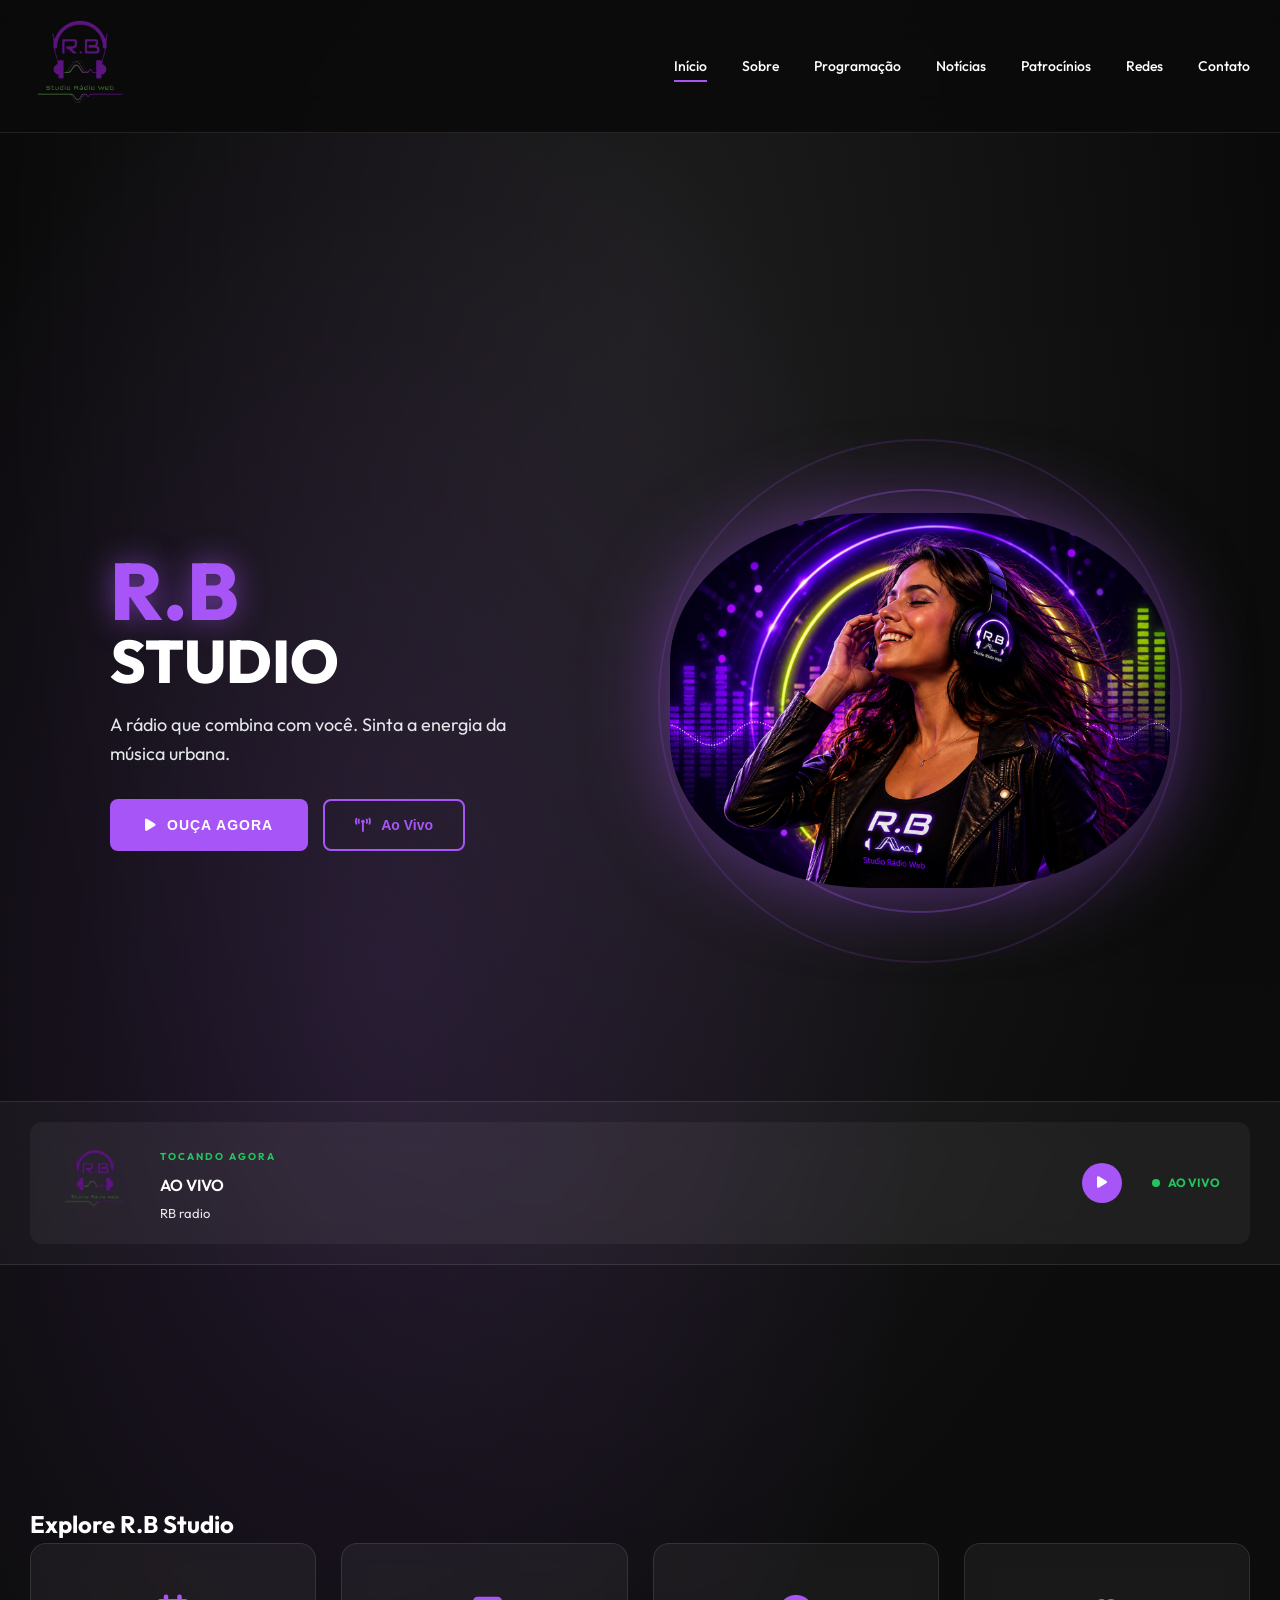
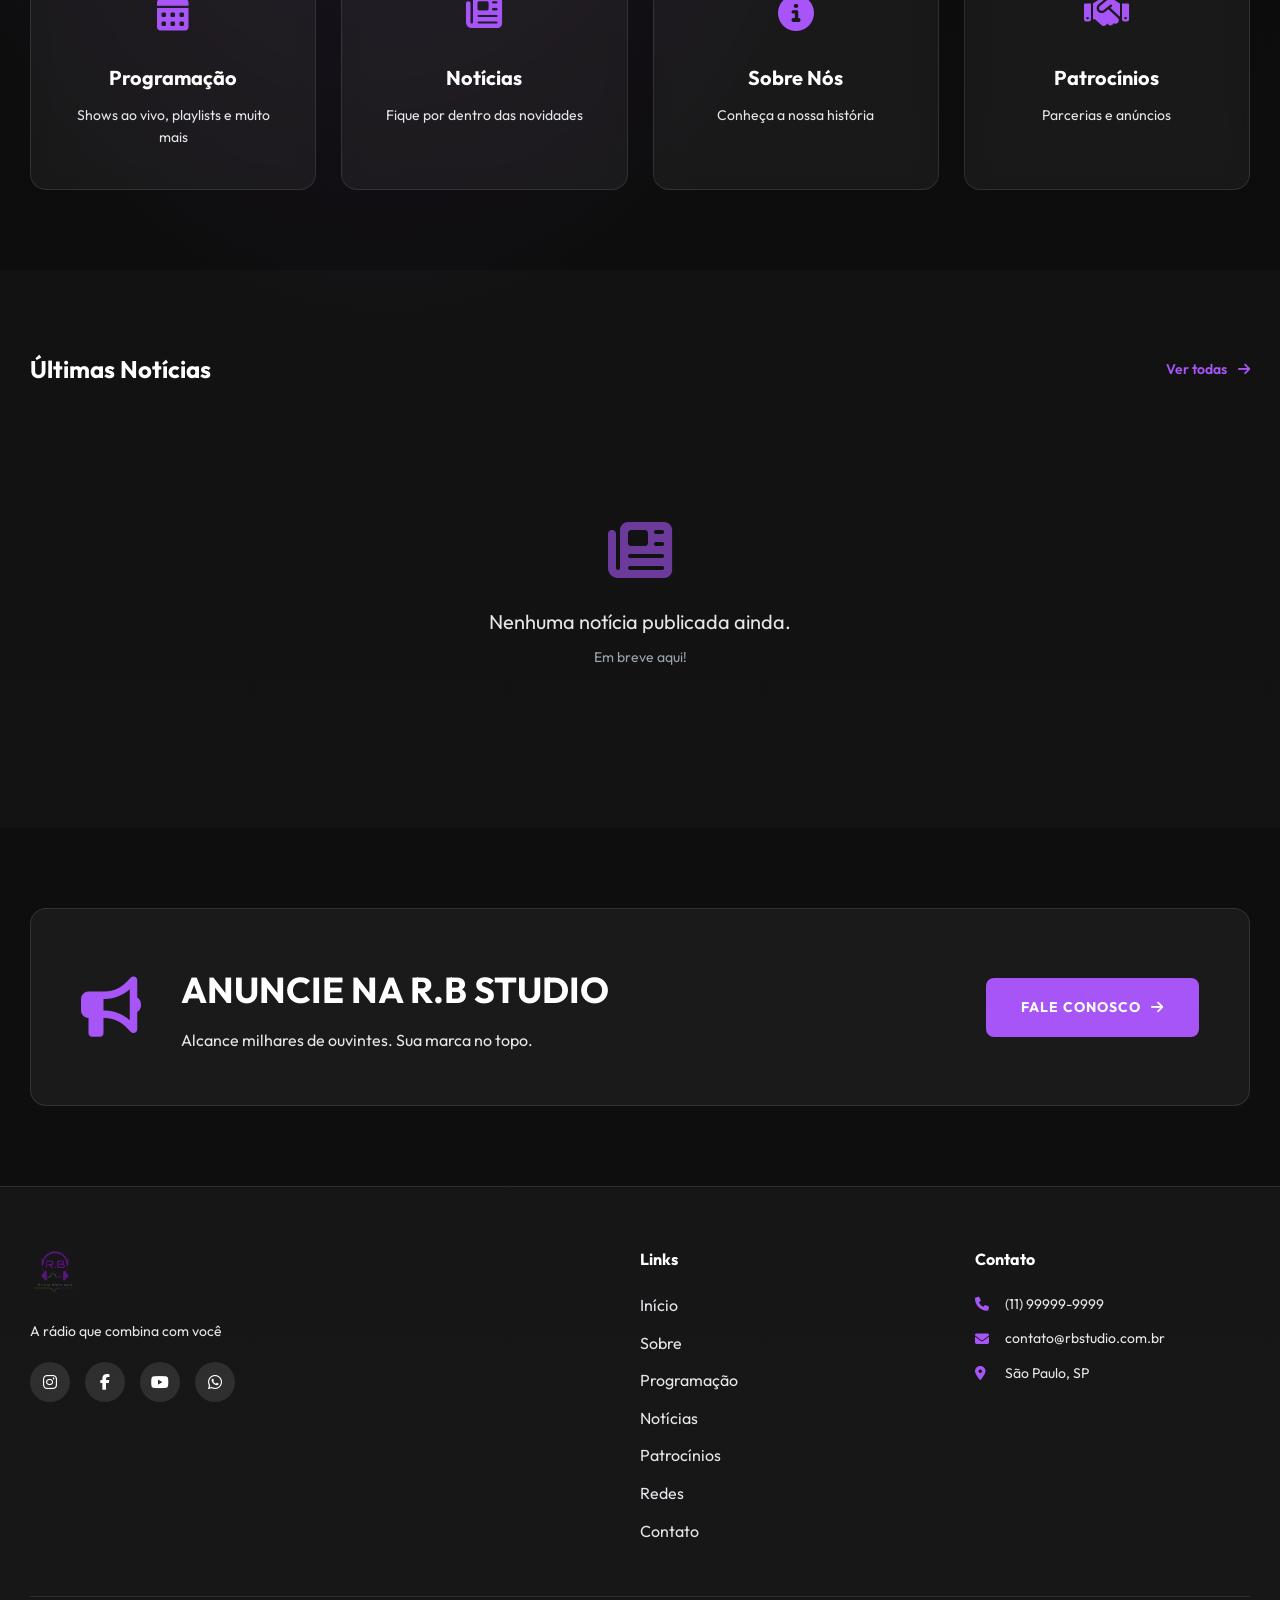
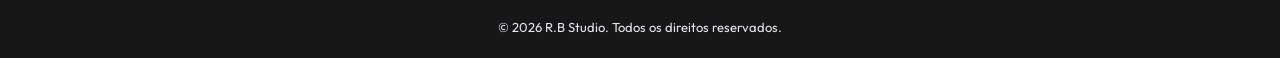
==== index.html @ da9820ba "fix: remove page.css completely from index.html Now index.html uses only home.css for standalone ope" ====
<!doctype html>
<html lang="pt-BR">
  <head>
    <meta charset="UTF-8" />
    <meta name="viewport" content="width=device-width, initial-scale=1.0" />
    <title>R.B Studio - A Rádio que Combina com Você</title>

    <!-- Only home.css - page.css removed due to mobile menu conflict -->
    <link rel="stylesheet" href="css/home.css" />
    <link rel="preconnect" href="https://fonts.googleapis.com" />
    <link rel="preconnect" href="https://fonts.gstatic.com" crossorigin />
    <link
      href="https://fonts.googleapis.com/css2?family=Outfit:wght@300;400;500;600;700;800;900&display=swap"
      rel="stylesheet"
    />
    <link
      rel="stylesheet"
      href="https://cdnjs.cloudflare.com/ajax/libs/font-awesome/6.4.0/css/all.min.css"
    />
  </head>
  <body>
    <!-- Splash Screen -->
    <div class="splash-screen" id="splashScreen">
      <img
        src="assets/LOGOrbSEMFUNDO.png"
        alt="R.B Studio"
        class="splash-logo"
      />
      <p class="splash-text">Carregando...</p>
      <div class="splash-progress">
        <div class="splash-bar" id="splashProgress"></div>
      </div>
    </div>

    <!-- Scroll Progress -->
    <div class="scroll-progress">
      <div class="scroll-bar" id="scrollProgressBar"></div>
    </div>

    <!-- Particles -->
    <div class="particles" id="particles"></div>

    <header class="header" id="header">
      <div class="container">
        <a href="index.html" class="logo"
          ><img src="assets/LOGOrbSEMFUNDO.png" alt="R.B Studio"
        /></a>
        <nav class="main-nav" id="mainNav">
          <a href="index.html" class="active">Início</a>
          <a href="sobre.html">Sobre</a>
          <a href="programacao.html">Programação</a>
          <a href="noticias.html">Notícias</a>
          <a href="patrocinadores.html">Patrocínios</a>
          <a href="redes.html">Redes</a>
          <a href="contato.html">Contato</a>
        </nav>
        <button class="menu-toggle" id="menuToggle">
          <span></span><span></span><span></span>
        </button>
      </div>
    </header>

    <!-- Hero -->
    <section class="hero-section" id="inicio">
      <div class="container">
        <div class="hero-content">
          <div class="hero-text">
            <h1 class="hero-title">
              <span class="title-main">R.B</span>
              <span class="title-sub">STUDIO</span>
            </h1>
            <p class="hero-desc">
              A rádio que combina com você. Sinta a energia da música urbana.
            </p>
            <div class="hero-btns">
              <button class="btn-primary">
                <i class="fas fa-play"></i> Ouça Agora
              </button>
              <button class="btn-secondary">
                <i class="fas fa-broadcast-tower"></i> Ao Vivo
              </button>
            </div>
          </div>
          <div class="hero-image">
            <div class="hero-logo-center">
              <img src="assets/musicLISTENER.png" alt="R.B Studio Logo" />
            </div>
          </div>
        </div>
      </div>
    </section>

    <!-- Player -->
    <section class="player-section">
      <div class="container">
        <div class="player-box">
          <div class="player-logo">
            <img src="assets/LOGOrbSEMFUNDO.png" alt="R.B Studio" />
          </div>
          <div class="player-info">
            <span class="player-label">TOCANDO AGORA</span>
            <h3 class="player-track">AO VIVO</h3>
            <p class="player-artist">RB radio</p>
          </div>

          <div class="player-controls">
            <button class="play-btn"><i class="fas fa-play"></i></button>
          </div>
          <div class="player-live"><span class="live-dot"></span> AO VIVO</div>
        </div>
      </div>
    </section>

    <!-- Audio Visualizer Section -->
    <section class="section visualizer-section">
      <div class="container">
        <div class="visualizer-box">
          <canvas id="mainVisualizer"></canvas>
        </div>
      </div>
    </section>

    <!-- Destaques -->
    <section class="section highlights">
      <div class="container">
        <div class="section-header">
          <h2 class="section-title">
            Explore <span class="title-accent">R.B Studio</span>
          </h2>
        </div>
        <div class="highlights-grid">
          <a href="programacao.html" class="highlight-card">
            <div class="card-icon"><i class="fas fa-calendar-alt"></i></div>
            <h3>Programação</h3>
            <p>Shows ao vivo, playlists e muito mais</p>
          </a>
          <a href="noticias.html" class="highlight-card">
            <div class="card-icon"><i class="fas fa-newspaper"></i></div>
            <h3>Notícias</h3>
            <p>Fique por dentro das novidades</p>
          </a>
          <a href="sobre.html" class="highlight-card">
            <div class="card-icon"><i class="fas fa-info-circle"></i></div>
            <h3>Sobre Nós</h3>
            <p>Conheça a nossa história</p>
          </a>
          <a href="patrocinadores.html" class="highlight-card">
            <div class="card-icon"><i class="fas fa-handshake"></i></div>
            <h3>Patrocínios</h3>
            <p>Parcerias e anúncios</p>
          </a>
        </div>
      </div>
    </section>

    <!-- Últimas Notícias -->
    <section class="section news-preview">
      <div class="container">
        <div class="section-header">
          <h2 class="section-title">
            Últimas <span class="title-accent">Notícias</span>
          </h2>
          <a href="noticias.html" class="view-all"
            >Ver todas <i class="fas fa-arrow-right"></i
          ></a>
        </div>
        <div class="news-grid">
          <div class="news-empty">
            <i class="fas fa-newspaper"></i>
            <p>Nenhuma notícia publicada ainda.</p>
            <span>Em breve aqui!</span>
          </div>
        </div>
      </div>
    </section>

    <!-- Publicidade -->
    <section class="section pub-section">
      <div class="container">
        <div class="pub-box">
          <div class="pub-icon"><i class="fas fa-bullhorn"></i></div>
          <div class="pub-content">
            <h2>ANUNCIE NA R.B STUDIO</h2>
            <p>Alcance milhares de ouvintes. Sua marca no topo.</p>
          </div>
          <a href="contato.html" class="btn-primary"
            >Fale Conosco <i class="fas fa-arrow-right"></i
          ></a>
        </div>
      </div>
    </section>

    <!-- Footer -->
    <footer class="footer">
      <div class="container">
        <div class="footer-grid">
          <div class="footer-brand">
            <img src="assets/LOGOrbSEMFUNDO.png" alt="R.B Studio" />
            <p>A rádio que combina com você</p>
            <div class="footer-social">
              <a href="#"><i class="fab fa-instagram"></i></a>
              <a href="#"><i class="fab fa-facebook-f"></i></a>
              <a href="#"><i class="fab fa-youtube"></i></a>
              <a href="#"><i class="fab fa-whatsapp"></i></a>
            </div>
          </div>
          <div class="footer-links">
            <h4>Links</h4>
            <a href="index.html">Início</a>
            <a href="sobre.html">Sobre</a>
            <a href="programacao.html">Programação</a>
            <a href="noticias.html">Notícias</a>
            <a href="patrocinadores.html">Patrocínios</a>
            <a href="redes.html">Redes</a>
            <a href="contato.html">Contato</a>
          </div>
          <div class="footer-contact">
            <h4>Contato</h4>
            <p><i class="fas fa-phone"></i> (11) 99999-9999</p>
            <p><i class="fas fa-envelope"></i> contato@rbstudio.com.br</p>
            <p><i class="fas fa-map-marker-alt"></i> São Paulo, SP</p>
          </div>
        </div>
        <div class="footer-bottom">
          <p>&copy; 2026 R.B Studio. Todos os direitos reservados.</p>
        </div>
      </div>
    </footer>

    <script src="js/main.js"></script>
  </body>
</html>
---- css/home.css ----
/* ========================================
   R.B STUDIO - Home CSS
   ======================================== */

/* ========== BASE STYLES ========== */
:root {
    --purple-neon: #a855f7;
    --purple-dark: #7c3aed;
    --purple-light: #c084fc;
    --green-neon: #22c55e;
    --green-light: #4ade80;
    --yellow-neon: #facc15;
    --yellow-light: #fde047;
    --white: #ffffff;
    --black: #0a0a0a;
    --gray-100: #f3f4f6;
    --gray-200: #e5e7eb;
    --gray-800: #1f2937;
    --glow-purple: 0 0 20px rgba(168, 85, 247, 0.5);
    --glow-green: 0 0 20px rgba(34, 197, 94, 0.5);
    --glow-yellow: 0 0 20px rgba(250, 204, 21, 0.5);
    --glass-bg: rgba(255, 255, 255, 0.05);
    --glass-border: rgba(255, 255, 255, 0.1);
}

* { margin: 0; padding: 0; box-sizing: border-box; }

html { scroll-behavior: smooth; }

html { background: radial-gradient(ellipse 100% 80% at 50% 10%, rgba(255, 255, 255, 0.08) 0%, transparent 50%), radial-gradient(ellipse 90% 60% at 30% 30%, rgba(168, 85, 247, 0.15) 0%, transparent 50%), linear-gradient(180deg, #0a0a0a 0%, #0f0f0f 100%); }

body {
    font-family: 'Outfit', sans-serif;
    color: var(--white);
    overflow-x: hidden;
    line-height: 1.6;
    min-height: 100vh;
    background: transparent;
}

/* ========== CONTAINER ========== */
.container {
    max-width: 1400px;
    margin: 0 auto;
    padding: 0 30px;
}

/* ========== HEADER (moved from page.css) ========== */
.header {
  position: fixed;
  top: 0;
  left: 0;
  width: 100%;
  z-index: 1000;
  padding: 12px 0;
  background: rgba(10, 10, 10, 0.9);
  backdrop-filter: blur(20px);
  border-bottom: 1px solid rgba(255, 255, 255, 0.1);
}
.header .container {
  display: flex;
  align-items: center;
  justify-content: space-between;
}
.logo img {
  height: 100px !important;
}
.main-nav {
  display: flex;
  gap: 35px;
}
.main-nav a {
  color: #fff;
  text-decoration: none;
  font-size: 14px;
  font-weight: 500;
  position: relative;
  transition: color 0.3s;
}
.main-nav a::after {
  content: "";
  position: absolute;
  bottom: -5px;
  left: 0;
  width: 0;
  height: 2px;
  background: #a855f7;
  transition: width 0.3s;
}
.main-nav a:hover::after,
.main-nav a.active::after {
  width: 100%;
}
.menu-toggle {
  display: none;
  flex-direction: column;
  gap: 5px;
  background: none;
  border: none;
  cursor: pointer;
}
.menu-toggle span {
  width: 25px;
  height: 2px;
  background: #fff;
  transition: all 0.3s;
}
.menu-toggle.active span:nth-child(1) {
  transform: rotate(45deg) translate(5px, 5px);
}
.menu-toggle.active span:nth-child(2) {
  opacity: 0;
}
.menu-toggle.active span:nth-child(3) {
  transform: rotate(-45deg) translate(5px, -5px);
}

@media (max-width: 768px) {
  .menu-toggle {
    display: flex;
    position: fixed;
    top: 18px;
    right: 20px;
    z-index: 1001;
    padding: 10px;
  }
  .main-nav {
    position: fixed;
    top: 0;
    left: 0;
    width: 100%;
    height: 100vh;
    background: rgba(10, 10, 10, 0.98);
    backdrop-filter: blur(20px);
    -webkit-backdrop-filter: blur(20px);
    flex-direction: column;
    justify-content: center;
    padding: 60px 20px 20px;
    gap: 0;
    text-align: center;
    transform: translateY(-100%);
    opacity: 0;
    visibility: hidden;
    transition: all 0.35s cubic-bezier(0.4, 0, 0.2, 1);
    z-index: 999;
  }
  .main-nav.active {
    transform: translateY(0);
    opacity: 1;
    visibility: visible;
  }
  .main-nav a {
    font-size: 24px;
    padding: 16px 0;
    border-bottom: 1px solid rgba(255,255,255,0.05);
  }
  .logo img {
    height: 70px !important;
  }
}

@media (max-width: 480px) {
  .logo img {
    height: 55px !important;
  }
}

/* ========== BUTTONS ========== */
.btn-primary {
    display: inline-flex;
    align-items: center;
    gap: 10px;
    padding: 18px 35px;
    background: var(--purple-neon);
    color: var(--white);
    font-size: 14px;
    font-weight: 700;
    text-transform: uppercase;
    letter-spacing: 1px;
    border: none;
    border-radius: 8px;
    cursor: pointer;
    text-decoration: none;
    transition: all 0.3s ease;
}

.btn-primary:hover {
    transform: translateY(-3px);
    box-shadow: var(--glow-purple);
}

.btn-secondary {
    display: inline-flex;
    align-items: center;
    gap: 10px;
    padding: 15px 30px;
    background: transparent;
    border: 2px solid var(--purple-neon);
    color: var(--purple-neon);
    font-size: 14px;
    font-weight: 600;
    border-radius: 8px;
    cursor: pointer;
    text-decoration: none;
    transition: all 0.3s ease;
}

.btn-secondary:hover {
    background: var(--purple-neon);
    color: var(--white);
}

/* ========== SPLASH SCREEN ========== */
.splash-screen {
  position: fixed;
  inset: 0;
  background: #0a0a0a;
  display: flex;
  flex-direction: column;
  align-items: center;
  justify-content: center;
  text-align: center;
  z-index: 9999;
  transition: opacity 0.5s;
}

.splash-screen.hidden {
  opacity: 0;
  pointer-events: none;
}
.splash-logo {
  width: 160px;
  margin-bottom: 30px;
  filter: drop-shadow(0 0 20px rgba(168, 85, 247, 0.6));
}
.splash-text {
  font-size: 14px;
  color: #fff;
  letter-spacing: 2px;
  margin-bottom: 20px;
  opacity: 0.8;
}
.splash-progress {
  width: 180px;
  height: 3px;
  background: rgba(255, 255, 255, 0.1);
  border-radius: 3px;
  overflow: hidden;
}
.splash-bar {
  height: 100%;
  background: #a855f7;
  width: 0%;
  box-shadow: 0 0 10px #a855f7;
  transition: width 0.2s;
}

/* ========== SCROLL PROGRESS ========== */
.scroll-progress {
  position: fixed;
  top: 0;
  left: 0;
  width: 100%;
  height: 3px;
  background: transparent;
  z-index: 1000;
}
.scroll-bar {
  height: 100%;
  background: linear-gradient(90deg, #a855f7, #c084fc);
  width: 0%;
  box-shadow: 0 0 10px #a855f7;
  transition: width 0.1s;
}

/* ========== HEADER ========== */
/* Header styles moved to page.css */
.sound-wave {
  display: flex;
  align-items: flex-end;
  gap: 3px;
  height: 30px;
  margin-left: 8px;
}
.sound-wave span {
  width: 4px;
  background: #a855f7;
  border-radius: 2px;
  animation: equalizer 0.5s infinite ease-in-out alternate;
  box-shadow: 0 0 8px #a855f7;
}
.sound-wave span:nth-child(1) { animation-delay: 0s; height: 12px; }
.sound-wave span:nth-child(2) { animation-delay: 0.1s; height: 20px; }
.sound-wave span:nth-child(3) { animation-delay: 0.2s; height: 28px; }
.sound-wave span:nth-child(4) { animation-delay: 0.1s; height: 18px; }
.sound-wave span:nth-child(5) { animation-delay: 0.05s; height: 10px; }

@keyframes equalizer {
  0% { height: 8px; opacity: 0.6; }
  100% { height: 28px; opacity: 1; }
}

/* Hero Logo Center */
.hero-logo-center {
  position: relative;
  display: flex;
  justify-content: center;
  align-items: center;
}

.hero-logo-center img {
  width: 100%;
  max-width: 500px;
  border-radius: 40%;
  height: auto;
  filter: drop-shadow(0 0 40px rgba(168, 85, 247, 0.5));
  animation: logoFloat 2s ease-in-out infinite;
}

@keyframes logoFloat {
  0%, 100% { transform: translateY(0); }
  50% { transform: translateY(-15px); }
}

@media (max-width: 768px) {
  .hero-logo-center img {
    max-width: 450px;
  }
}

/* Nav and menu styles moved to page.css */

/* ========== HERO ========== */

.hero-image {
  position: relative;
  display: flex;
  justify-content: center;
  align-items: center;
}

.hero-image::before {
  content: "";
  position: absolute;
  width: 420px;
  height: 420px;
  border-radius: 50%;
  border: 2px solid rgba(168, 85, 247, 0.3);
  animation: pulseWave 0.5s infinite;
}

.hero-image::after {
  content: "";
  position: absolute;
  width: 520px;
  height: 520px;
  border-radius: 50%;
  border: 2px solid rgba(168, 85, 247, 0.15);
  animation: pulseWave 1s infinite 0.8s;
}

/* Mobile: reduce pseudo-element sizes to prevent overflow */
@media (max-width: 576px) {
  .hero-image::before {
    width: 280px;
    height: 280px;
  }
  .hero-image::after {
    width: 340px;
    height: 340px;
  }
}

@keyframes pulseWave {
  0% {
    transform: scale(0.8);
    opacity: 0.8;
  }

  100% {
    transform: scale(1.2);
    opacity: 0;
  }
}

.image-container {
  width: 380px;
  height: 380px;
  border-radius: 50%;
  overflow: hidden;
  position: relative;
  z-index: 1;
}

/* Mobile: reduce image container size to prevent overflow */
@media (max-width: 576px) {
  .image-container {
    width: 280px;
    height: 280px;
  }
}

.image-container img {
  width: 100%;
  height: 100%;
  object-fit: cover;
  display: block;
}

.hero-section {
  min-height: 100vh;
  display: flex;
  align-items: center;
  padding-top: 100px;
}

.hero-content {
  display: grid;
  grid-template-columns: 1fr 1fr;
  gap: 60px;
  align-items: center;
}

.hero-title {
  font-size: 80px;
  font-weight: 800;
  line-height: 1;
  margin-bottom: 20px;
}
.title-main {
  color: #a855f7;
  text-shadow: 0 0 30px rgba(168, 85, 247, 0.6);
  display: block;
}
.title-sub {
  color: #fff;
  display: block;
  font-size: 60px;
}

.hero-desc {
  font-size: 18px;
  color: #e5e7eb;
  margin-bottom: 30px;
  max-width: 450px;
}

.hero-btns {
  display: flex;
  gap: 15px;
}


@media (max-width: 1024px) {
  .hero-content {
    grid-template-columns: 1fr;
    text-align: center;
  }
  .hero-title {
    font-size: 56px;
  }
  .title-sub {
    font-size: 42px;
  }
  .hero-desc {
    margin: 0 auto 30px;
  }
  .hero-btns {
    justify-content: center;
  }
}

@media (max-width: 768px) {
  .hero-title {
    font-size: 42px;
  }
  .title-sub {
    font-size: 32px;
  }
  .hero-btns {
    flex-direction: column;
  }
}

/* ========== PLAYER ========== */
.player-section {
  padding: 20px 0;
  background: rgba(255, 255, 255, 0.03);
  border-top: 1px solid rgba(255, 255, 255, 0.1);
  border-bottom: 1px solid rgba(255, 255, 255, 0.1);
}

.player-box {
  display: flex;
  align-items: center;
  gap: 30px;
  background: rgba(255, 255, 255, 0.05);
  padding: 20px 30px;
  border-radius: 12px;
  backdrop-filter: blur(10px);
}

.player-logo img {
  height: 70px;
}

.player-info {
  flex: 1;
}
.player-label {
  font-size: 10px;
  color: #22c55e;
  font-weight: 700;
  letter-spacing: 2px;
}
.player-track {
  font-size: 16px;
  font-weight: 600;
  margin: 5px 0;
}
.player-artist {
  font-size: 13px;
  color: #e5e7eb;
}

.player-controls {
  display: flex;
  gap: 10px;
}
.player-controls button {
  width: 40px;
  height: 40px;
  background: rgba(255, 255, 255, 0.1);
  border: none;
  border-radius: 50%;
  color: #fff;
  cursor: pointer;
  transition: all 0.3s;
}
.player-controls button:hover {
  background: #a855f7;
}
.play-btn {
  background: #a855f7 !important;
  width: 50px;
  height: 50px;
}

.player-wave {
  display: flex;
  gap: 3px;
  align-items: center;
  height: 30px;
}
.player-wave span {
  width: 4px;
  height: 20px;
  background: #a855f7;
  border-radius: 2px;
  animation: wave 0.5s infinite alternate;
}
.player-wave span:nth-child(2) {
  animation-delay: 0.1s;
}
.player-wave span:nth-child(3) {
  animation-delay: 0.2s;
}
.player-wave span:nth-child(4) {
  animation-delay: 0.3s;
}
.player-wave span:nth-child(5) {
  animation-delay: 0.4s;
}
.player-wave span:nth-child(6) {
  animation-delay: 0.5s;
}
.player-wave span:nth-child(7) {
  animation-delay: 0.6s;
}
.player-wave span:nth-child(8) {
  animation-delay: 0.7s;
}

@keyframes wave {
  from {
    height: 10px;
  }
  to {
    height: 25px;
  }
}

/* Player wave when paused */
.player-wave:not(.active) span {
  animation: none !important;
  height: 10px !important;
  opacity: 0.3;
}

.player-live {
  display: flex;
  align-items: center;
  gap: 8px;
  font-size: 12px;
  font-weight: 700;
  color: #22c55e;
}
.live-dot {
  width: 8px;
  height: 8px;
  background: #22c55e;
  border-radius: 50%;
  animation: pulse 1s infinite;
}
@keyframes pulse {
  0%,
  100% {
    opacity: 1;
  }
  50% {
    opacity: 0.5;
  }
}

@media (max-width: 768px) {
  .player-box {
    flex-wrap: wrap;
    justify-content: center;
  }
  .audio-visualizer {
    order: -1;
    width: 100%;
    height: 60px;
  }
}

/* ========================================
   AUDIO VISUALIZER PREMIUM
   ======================================== */
.audio-visualizer {
  position: relative;
  width: 180px;
  height: 50px;
  display: flex;
  align-items: flex-end;
  justify-content: center;
  gap: 2px;
}

.audio-visualizer canvas {
  width: 100%;
  height: 100%;
  background: transparent !important;
}

/* Overlay points luminosos */
.audio-visualizer::before {
  content: '';
  position: absolute;
  inset: 0;
  background:
    radial-gradient(circle at 20% 50%, rgba(57, 255, 20, 0.15) 0%, transparent 30%),
    radial-gradient(circle at 50% 30%, rgba(255, 212, 0, 0.1) 0%, transparent 25%),
    radial-gradient(circle at 80% 60%, rgba(168, 85, 247, 0.12) 0%, transparent 30%);
  pointer-events: none;
  z-index: 1;
}

/* Efeito de brilho geral */
.audio-visualizer::after {
  content: '';
  position: absolute;
  inset: -10px;
  background: radial-gradient(ellipse at center, rgba(168, 85, 247, 0.08) 0%, transparent 70%);
  pointer-events: none;
  filter: blur(8px);
}

/* Responsivo */
@media (max-width: 576px) {
  .audio-visualizer {
    width: 100%;
    height: 45px;
  }
}

/* ========== HIGHLIGHTS ========== */
.highlights {
  padding: 80px 0;
}

.highlights-grid {
  display: grid;
  grid-template-columns: repeat(4, 1fr);
  gap: 25px;
}

.highlight-card {
  background: rgba(255, 255, 255, 0.05);
  border: 1px solid rgba(255, 255, 255, 0.1);
  border-radius: 16px;
  padding: 40px 30px;
  text-align: center;
  text-decoration: none;
  color: #fff;
  transition: all 0.3s;
  backdrop-filter: blur(10px);
}
.highlight-card:hover {
  transform: translateY(-8px);
  border-color: #a855f7;
  box-shadow: 0 0 30px rgba(168, 85, 247, 0.3);
}
.card-icon {
  font-size: 36px;
  color: #a855f7;
  margin-bottom: 20px;
}
.highlight-card h3 {
  font-size: 20px;
  margin-bottom: 10px;
}
.highlight-card p {
  font-size: 14px;
  color: #e5e7eb;
}

@media (max-width: 1024px) {
  .highlights-grid {
    grid-template-columns: repeat(2, 1fr);
  }
}
@media (max-width: 480px) {
  .highlights-grid {
    grid-template-columns: 1fr;
  }
}

/* ========== NEWS PREVIEW ========== */
.news-preview {
  padding: 80px 0;
  background: rgba(255, 255, 255, 0.02);
}

.news-preview .section-header {
  display: flex;
  justify-content: space-between;
  align-items: center;
  margin-bottom: 50px;
}

.view-all {
  color: #a855f7;
  text-decoration: none;
  font-size: 14px;
  font-weight: 600;
}
.view-all i {
  margin-left: 8px;
  transition: transform 0.3s;
}
.view-all:hover i {
  transform: translateX(5px);
}

.news-grid {
  display: grid;
  grid-template-columns: repeat(3, 1fr);
  gap: 30px;
}

.news-card {
  background: rgba(255, 255, 255, 0.05);
  border: 1px solid rgba(255, 255, 255, 0.1);
  border-radius: 16px;
  overflow: hidden;
  transition: all 0.3s;
}
.news-card:hover {
  transform: translateY(-8px);
  box-shadow: 0 0 30px rgba(168, 85, 247, 0.3);
}

.news-img {
  position: relative;
  height: 200px;
  overflow: hidden;
}
.news-img img {
  width: 100%;
  height: 100%;
  object-fit: cover;
  transition: transform 0.5s;
}
.news-card:hover .news-img img {
  transform: scale(1.1);
}
.news-badge {
  position: absolute;
  top: 15px;
  left: 15px;
  padding: 5px 12px;
  background: #a855f7;
  border-radius: 20px;
  font-size: 11px;
  font-weight: 700;
  text-transform: uppercase;
}

.news-content {
  padding: 20px;
}
.news-date {
  font-size: 12px;
  color: #e5e7eb;
}
.news-content h3 {
  font-size: 18px;
  margin: 8px 0;
}
.news-content p {
  font-size: 14px;
  color: #e5e7eb;
  margin-bottom: 15px;
}
.news-link {
  color: #a855f7;
  text-decoration: none;
  font-size: 13px;
  font-weight: 600;
}
.news-link i {
  margin-left: 8px;
  transition: transform 0.3s;
}
.news-card:hover .news-link i {
  transform: translateX(5px);
}

/* Empty State */
.news-empty {
  grid-column: 1 / -1;
  display: flex;
  flex-direction: column;
  align-items: center;
  justify-content: center;
  padding: 80px 20px;
  text-align: center;
}

.news-empty i {
  font-size: 64px;
  color: #a855f7;
  margin-bottom: 24px;
  opacity: 0.6;
}

.news-empty p {
  font-size: 20px;
  color: #e5e7eb;
  margin-bottom: 8px;
}

.news-empty span {
  font-size: 14px;
  color: #9ca3af;
}

@media (max-width: 1024px) {
  .news-grid {
    grid-template-columns: 1fr;
  }
}

/* ========== APP SECTION ========== */
.app-section {
  padding: 80px 0;
}

.app-box {
  display: flex;
  align-items: center;
  justify-content: space-between;
  background: linear-gradient(
    135deg,
    rgba(168, 85, 247, 0.2),
    rgba(124, 58, 237, 0.1)
  );
  border: 1px solid rgba(168, 85, 247, 0.3);
  border-radius: 20px;
  padding: 60px;
}

.app-content h2 {
  font-size: 42px;
  margin-bottom: 15px;
}
.app-content p {
  font-size: 18px;
  color: #e5e7eb;
  margin-bottom: 30px;
}

.app-buttons {
  display: flex;
  gap: 15px;
}
.app-buttons button {
  display: flex;
  align-items: center;
  gap: 10px;
  padding: 15px 25px;
  background: #fff;
  color: #000;
  border: none;
  border-radius: 8px;
  font-size: 14px;
  font-weight: 600;
  cursor: pointer;
  transition: all 0.3s;
}
.app-buttons button:hover {
  transform: translateY(-3px);
  box-shadow: 0 10px 30px rgba(0, 0, 0, 0.3);
}

.app-image img {
  width: 250px;
  border-radius: 20px;
}

@media (max-width: 768px) {
  .app-box {
    flex-direction: column;
    text-align: center;
    gap: 40px;
  }
  .app-buttons {
    justify-content: center;
  }
}

/* ========== PUBLICIDADE ========== */
.pub-section {
  padding: 80px 0;
}

.pub-box {
  display: flex;
  align-items: center;
  gap: 40px;
  background: rgba(255, 255, 255, 0.05);
  border: 1px solid rgba(255, 255, 255, 0.1);
  border-radius: 16px;
  padding: 50px;
}

.pub-icon {
  font-size: 60px;
  color: #a855f7;
}
.pub-content {
  flex: 1;
}
.pub-content h2 {
  font-size: 36px;
  margin-bottom: 10px;
}
.pub-content p {
  font-size: 16px;
  color: #e5e7eb;
}

@media (max-width: 768px) {
  .pub-box {
    flex-direction: column;
    text-align: center;
  }
}

/* ========== FOOTER ========== */
.footer {
  padding: 60px 0 20px;
  background: rgba(255, 255, 255, 0.03);
  border-top: 1px solid rgba(255, 255, 255, 0.1);
}

.footer-grid {
  display: grid;
  grid-template-columns: 2fr 1fr 1fr;
  gap: 60px;
  margin-bottom: 40px;
}

.footer-brand img {
  height: 50px;
  margin-bottom: 15px;
}
.footer-brand p {
  color: #e5e7eb;
  font-size: 14px;
  margin-bottom: 20px;
}

.footer-social {
  display: flex;
  gap: 15px;
}
.footer-social a {
  width: 40px;
  height: 40px;
  display: flex;
  align-items: center;
  justify-content: center;
  background: rgba(255, 255, 255, 0.1);
  border-radius: 50%;
  color: #fff;
  text-decoration: none;
  transition: all 0.3s;
}
.footer-social a:hover {
  background: #a855f7;
  transform: translateY(-3px);
}

.footer-links h4,
.footer-contact h4 {
  margin-bottom: 20px;
}
.footer-links a {
  display: block;
  color: #e5e7eb;
  text-decoration: none;
  margin-bottom: 12px;
  transition: color 0.3s;
}
.footer-links a:hover {
  color: #a855f7;
}

.footer-contact p {
  display: flex;
  align-items: center;
  gap: 10px;
  color: #e5e7eb;
  margin-bottom: 12px;
  font-size: 14px;
}
.footer-contact i {
  color: #a855f7;
  width: 20px;
}

.footer-bottom {
  text-align: center;
  padding-top: 20px;
  border-top: 1px solid rgba(255, 255, 255, 0.1);
}
.footer-bottom p {
  font-size: 13px;
  color: #e5e7eb;
}

@media (max-width: 768px) {
  .footer-grid {
    grid-template-columns: 1fr;
    text-align: center;
  }
  .footer-social {
    justify-content: center;
  }
  .footer-contact p {
    justify-content: center;
  }
}

/* ========== VISUALIZER SECTION ========== */
.visualizer-section {
  padding: 40px 0;
  background: transparent;
}

.visualizer-box {
  width: 100%;
  height: 80px;
  display: flex;
  align-items: center;
  justify-content: center;
}

.visualizer-box canvas {
  width: 100%;
  height: 100%;
  background: transparent !important;
}

@media (max-width: 576px) {
  .visualizer-box {
    height: 60px;
  }
}
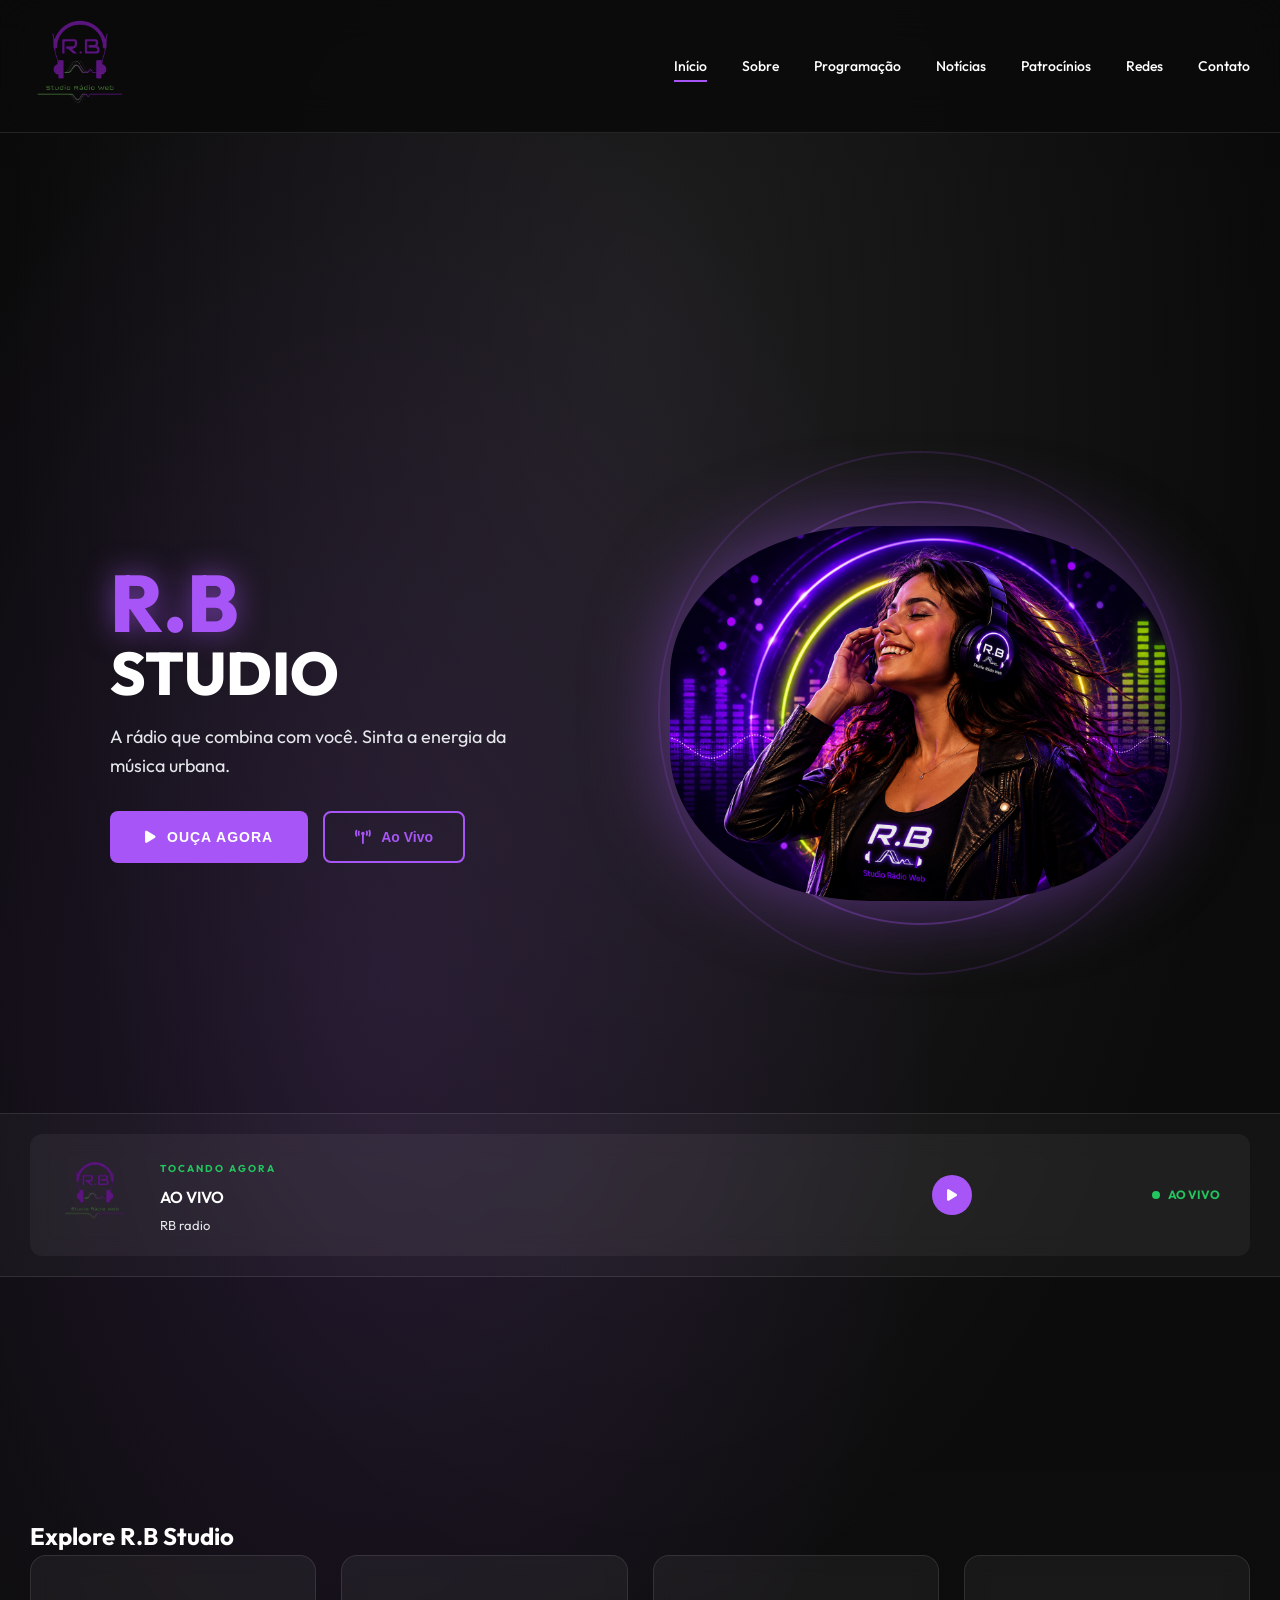
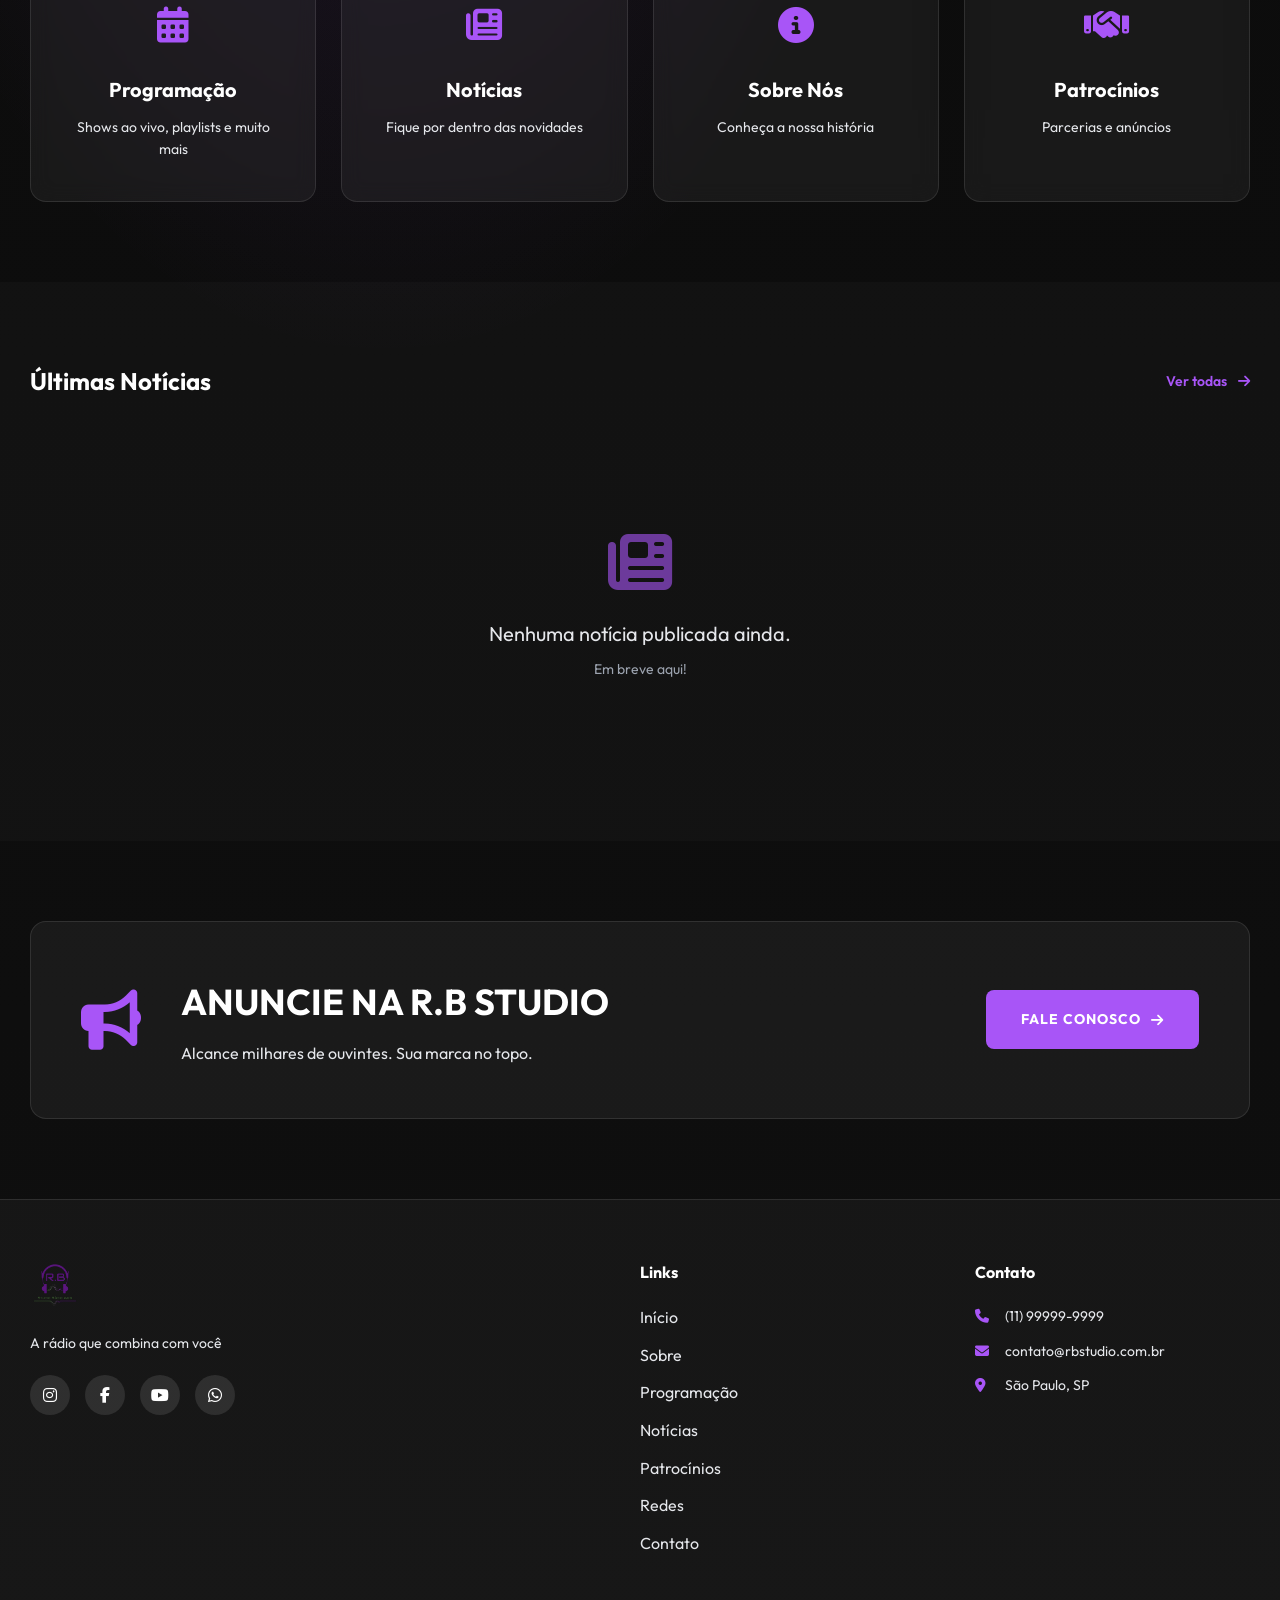
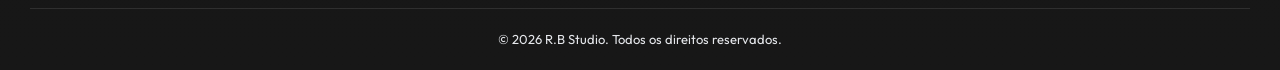
==== commit 7b8298f6: "feat: add mini visualizer to player - Add mini visualizer canvas to player controls - Create lightwe" ====
--- a/index.html
+++ b/index.html
@@ -106,6 +106,9 @@
           <div class="player-controls">
             <button class="play-btn"><i class="fas fa-play"></i></button>
           </div>
+          <div class="mini-visualizer">
+            <canvas id="playerVisualizer"></canvas>
+          </div>
           <div class="player-live"><span class="live-dot"></span> AO VIVO</div>
         </div>
       </div>
--- a/css/home.css
+++ b/css/home.css
@@ -546,6 +546,29 @@
   height: 50px;
 }
 
+/* ========== MINI VISUALIZER (Player) ========== */
+.mini-visualizer {
+  width: 120px;
+  height: 32px;
+  display: flex;
+  align-items: center;
+  justify-content: center;
+  gap: 2px;
+}
+
+.mini-visualizer canvas {
+  width: 100%;
+  height: 100%;
+  background: transparent;
+}
+
+@media (max-width: 576px) {
+  .mini-visualizer {
+    width: 80px;
+    height: 24px;
+  }
+}
+
 .player-wave {
   display: flex;
   gap: 3px;
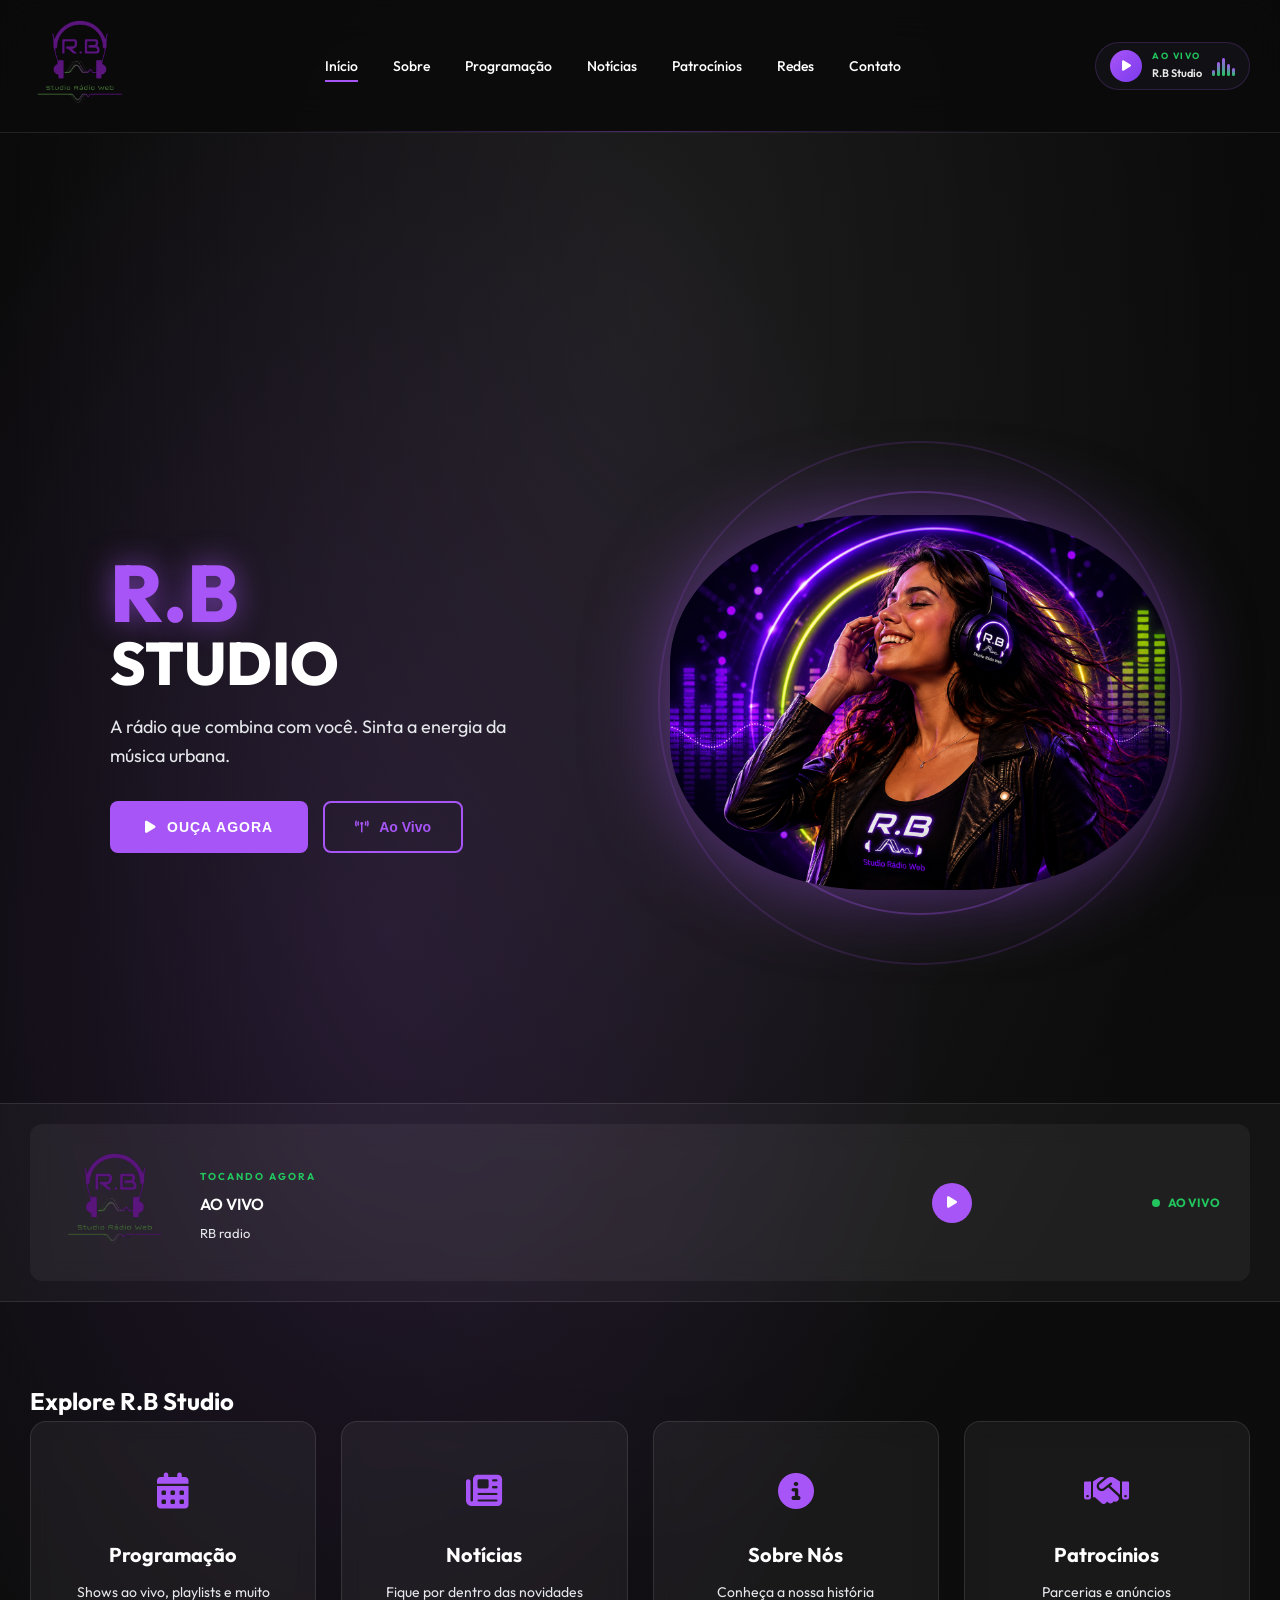
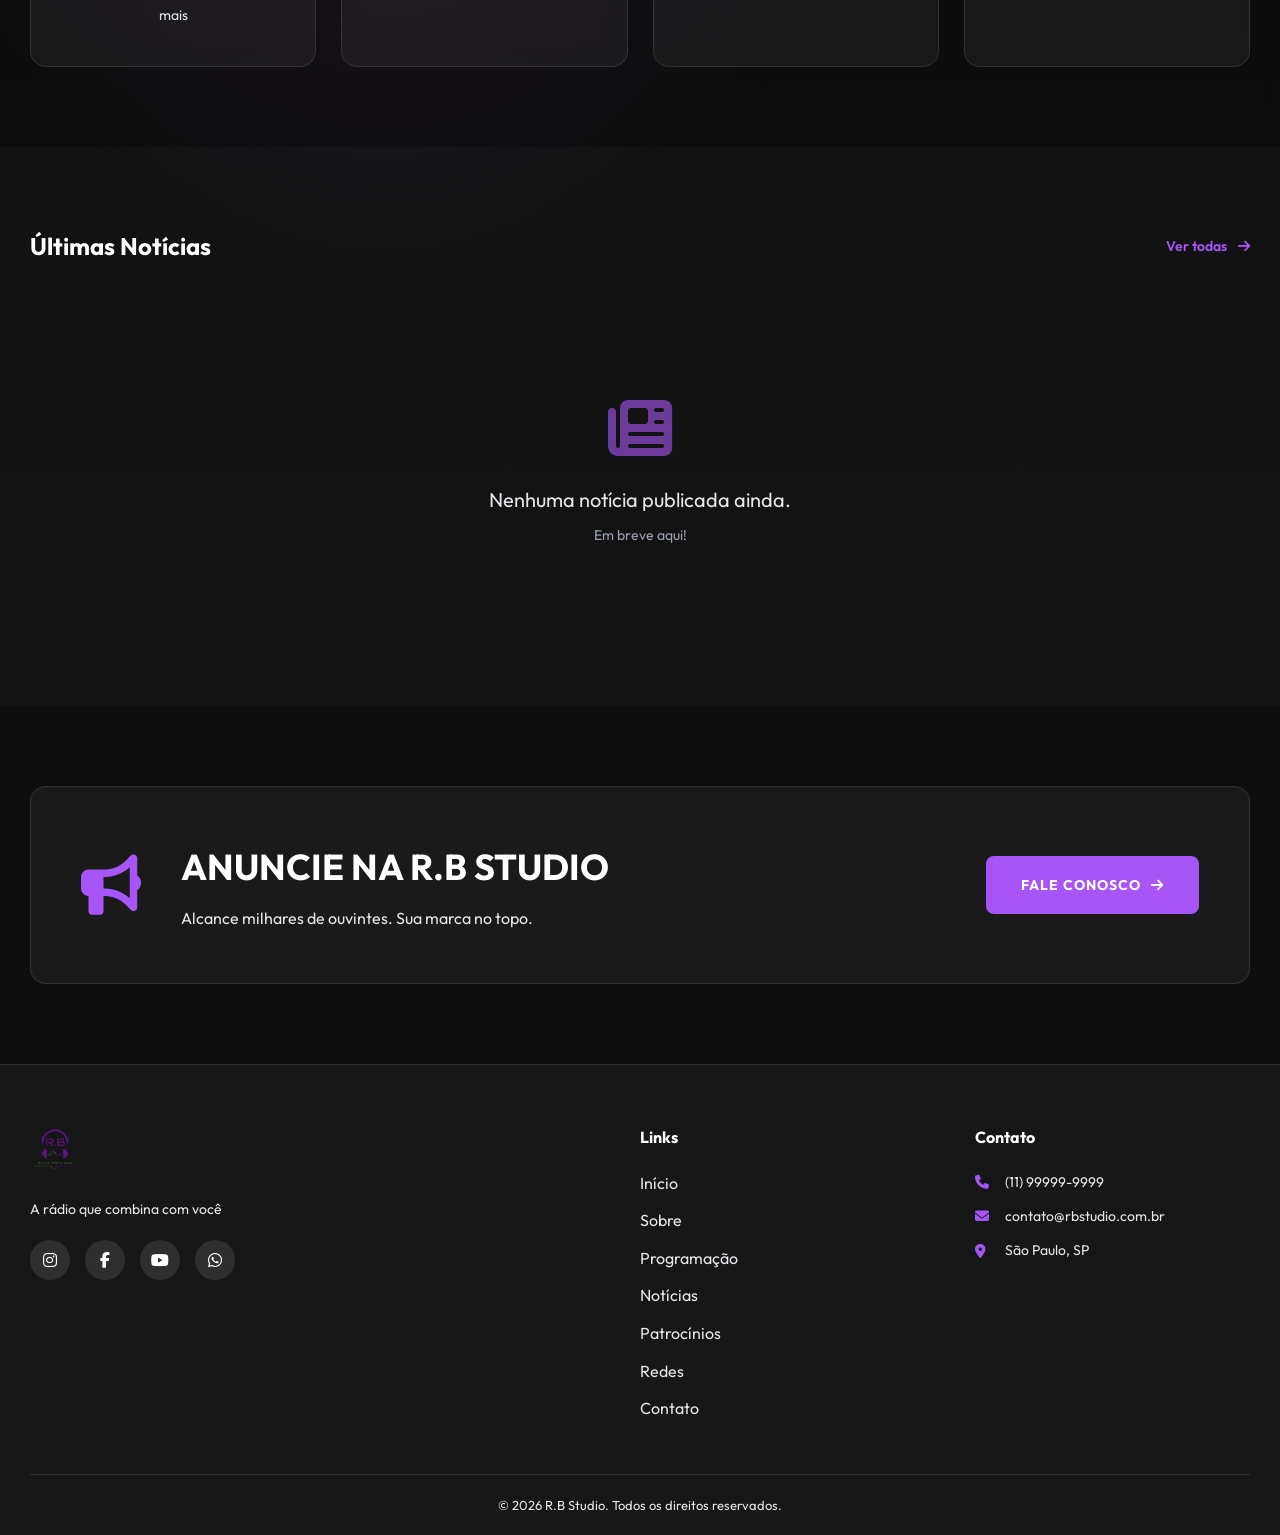
==== commit c76a8124: "feat: add persistent player, header equalizer, mobile fixes - Global audio system persists across pa" ====
--- a/index.html
+++ b/index.html
@@ -57,6 +57,18 @@
         <button class="menu-toggle" id="menuToggle">
           <span></span><span></span><span></span>
         </button>
+        <div class="header-player">
+          <button class="header-play-btn" id="headerPlayBtn">
+            <i class="fas fa-play"></i>
+          </button>
+          <div class="header-player-info">
+            <span class="header-player-status">AO VIVO</span>
+            <span class="header-player-track">R.B Studio</span>
+          </div>
+          <div class="header-equalizer">
+            <span></span><span></span><span></span><span></span><span></span>
+          </div>
+        </div>
       </div>
     </header>
 
@@ -114,15 +126,6 @@
       </div>
     </section>
 
-    <!-- Audio Visualizer Section -->
-    <section class="section visualizer-section">
-      <div class="container">
-        <div class="visualizer-box">
-          <canvas id="mainVisualizer"></canvas>
-        </div>
-      </div>
-    </section>
-
     <!-- Destaques -->
     <section class="section highlights">
       <div class="container">
@@ -230,6 +233,8 @@
       </div>
     </footer>
 
+    <button class="back-to-top" id="backToTop"><i class="fas fa-arrow-up"></i></button>
+
     <script src="js/main.js"></script>
   </body>
 </html>
--- a/css/home.css
+++ b/css/home.css
@@ -4,45 +4,64 @@
 
 /* ========== BASE STYLES ========== */
 :root {
-    --purple-neon: #a855f7;
-    --purple-dark: #7c3aed;
-    --purple-light: #c084fc;
-    --green-neon: #22c55e;
-    --green-light: #4ade80;
-    --yellow-neon: #facc15;
-    --yellow-light: #fde047;
-    --white: #ffffff;
-    --black: #0a0a0a;
-    --gray-100: #f3f4f6;
-    --gray-200: #e5e7eb;
-    --gray-800: #1f2937;
-    --glow-purple: 0 0 20px rgba(168, 85, 247, 0.5);
-    --glow-green: 0 0 20px rgba(34, 197, 94, 0.5);
-    --glow-yellow: 0 0 20px rgba(250, 204, 21, 0.5);
-    --glass-bg: rgba(255, 255, 255, 0.05);
-    --glass-border: rgba(255, 255, 255, 0.1);
-}
-
-* { margin: 0; padding: 0; box-sizing: border-box; }
-
-html { scroll-behavior: smooth; }
-
-html { background: radial-gradient(ellipse 100% 80% at 50% 10%, rgba(255, 255, 255, 0.08) 0%, transparent 50%), radial-gradient(ellipse 90% 60% at 30% 30%, rgba(168, 85, 247, 0.15) 0%, transparent 50%), linear-gradient(180deg, #0a0a0a 0%, #0f0f0f 100%); }
+  --purple-neon: #a855f7;
+  --purple-dark: #7c3aed;
+  --purple-light: #c084fc;
+  --green-neon: #22c55e;
+  --green-light: #4ade80;
+  --yellow-neon: #facc15;
+  --yellow-light: #fde047;
+  --white: #ffffff;
+  --black: #0a0a0a;
+  --gray-100: #f3f4f6;
+  --gray-200: #e5e7eb;
+  --gray-800: #1f2937;
+  --glow-purple: 0 0 20px rgba(168, 85, 247, 0.5);
+  --glow-green: 0 0 20px rgba(34, 197, 94, 0.5);
+  --glow-yellow: 0 0 20px rgba(250, 204, 21, 0.5);
+  --glass-bg: rgba(255, 255, 255, 0.05);
+  --glass-border: rgba(255, 255, 255, 0.1);
+}
+
+* {
+  margin: 0;
+  padding: 0;
+  box-sizing: border-box;
+}
+
+html {
+  scroll-behavior: smooth;
+}
+
+html {
+  background:
+    radial-gradient(
+      ellipse 100% 80% at 50% 10%,
+      rgba(255, 255, 255, 0.08) 0%,
+      transparent 50%
+    ),
+    radial-gradient(
+      ellipse 90% 60% at 30% 30%,
+      rgba(168, 85, 247, 0.15) 0%,
+      transparent 50%
+    ),
+    linear-gradient(180deg, #0a0a0a 0%, #0f0f0f 100%);
+}
 
 body {
-    font-family: 'Outfit', sans-serif;
-    color: var(--white);
-    overflow-x: hidden;
-    line-height: 1.6;
-    min-height: 100vh;
-    background: transparent;
+  font-family: "Outfit", sans-serif;
+  color: var(--white);
+  overflow-x: hidden;
+  line-height: 1.6;
+  min-height: 100vh;
+  background: transparent;
 }
 
 /* ========== CONTAINER ========== */
 .container {
-    max-width: 1400px;
-    margin: 0 auto;
-    padding: 0 30px;
+  max-width: 1400px;
+  margin: 0 auto;
+  padding: 0 30px;
 }
 
 /* ========== HEADER (moved from page.css) ========== */
@@ -57,10 +76,118 @@
   backdrop-filter: blur(20px);
   border-bottom: 1px solid rgba(255, 255, 255, 0.1);
 }
+
+/* Subtle breathing glow */
+.header::after {
+  content: "";
+  position: absolute;
+  bottom: 0;
+  left: 50%;
+  transform: translateX(-50%);
+  width: 60%;
+  height: 1px;
+  background: linear-gradient(
+    90deg,
+    transparent,
+    rgba(168, 85, 247, 0.4),
+    transparent
+  );
+  animation: headerGlow 4s ease-in-out infinite;
+  pointer-events: none;
+}
+
+@keyframes headerGlow {
+  0%,
+  100% {
+    opacity: 0.3;
+    width: 50%;
+  }
+  50% {
+    opacity: 0.7;
+    width: 70%;
+  }
+}
 .header .container {
   display: flex;
   align-items: center;
   justify-content: space-between;
+}
+
+/* ========== HEADER PLAYER ========== */
+.header-player {
+  display: flex;
+  align-items: center;
+  gap: 10px;
+  background: rgba(20, 20, 25, 0.8);
+  padding: 6px 14px;
+  border-radius: 50px;
+  border: 1px solid rgba(168, 85, 247, 0.2);
+}
+
+.header-play-btn {
+  width: 32px;
+  height: 32px;
+  border-radius: 50%;
+  background: linear-gradient(135deg, #a855f7, #7c3aed);
+  border: none;
+  color: #fff;
+  font-size: 12px;
+  cursor: pointer;
+  display: flex;
+  align-items: center;
+  justify-content: center;
+  transition: background 0.2s;
+}
+
+.header-play-btn:hover {
+  background: linear-gradient(135deg, #c084fc, #a855f7);
+}
+
+.header-play-btn .fa-pause { font-size: 11px; }
+
+.header-player-info {
+  display: flex;
+  flex-direction: column;
+  gap: 2px;
+}
+
+.header-player-status {
+  font-size: 9px;
+  font-weight: 700;
+  color: #22c55e;
+  letter-spacing: 1.5px;
+}
+
+.header-player-track {
+  font-size: 11px;
+  font-weight: 600;
+  color: #fff;
+  opacity: 0.9;
+}
+
+.header-equalizer {
+  display: flex;
+  align-items: flex-end;
+  gap: 2px;
+  height: 20px;
+}
+
+.header-equalizer span {
+  width: 3px;
+  border-radius: 2px;
+  background: linear-gradient(to top, #22c55e, #a855f7);
+  animation: eq 0.4s infinite ease-in-out alternate;
+}
+
+.header-equalizer span:nth-child(1) { animation-delay: 0s; height: 6px; }
+.header-equalizer span:nth-child(2) { animation-delay: 0.1s; height: 14px; }
+.header-equalizer span:nth-child(3) { animation-delay: 0.2s; height: 18px; }
+.header-equalizer span:nth-child(4) { animation-delay: 0.1s; height: 12px; }
+.header-equalizer span:nth-child(5) { animation-delay: 0.05s; height: 8px; }
+
+@keyframes eq {
+  0% { height: 4px; opacity: 0.7; }
+  100% { height: 18px; opacity: 1; }
 }
 .logo img {
   height: 100px !important;
@@ -152,10 +279,13 @@
   .main-nav a {
     font-size: 24px;
     padding: 16px 0;
-    border-bottom: 1px solid rgba(255,255,255,0.05);
+    border-bottom: 1px solid rgba(255, 255, 255, 0.05);
   }
   .logo img {
     height: 70px !important;
+  }
+  .header-player {
+    display: none;
   }
 }
 
@@ -167,47 +297,84 @@
 
 /* ========== BUTTONS ========== */
 .btn-primary {
-    display: inline-flex;
-    align-items: center;
-    gap: 10px;
-    padding: 18px 35px;
-    background: var(--purple-neon);
-    color: var(--white);
-    font-size: 14px;
-    font-weight: 700;
-    text-transform: uppercase;
-    letter-spacing: 1px;
-    border: none;
-    border-radius: 8px;
-    cursor: pointer;
-    text-decoration: none;
-    transition: all 0.3s ease;
+  display: inline-flex;
+  align-items: center;
+  gap: 10px;
+  padding: 18px 35px;
+  background: var(--purple-neon);
+  color: var(--white);
+  font-size: 14px;
+  font-weight: 700;
+  text-transform: uppercase;
+  letter-spacing: 1px;
+  border: none;
+  border-radius: 8px;
+  cursor: pointer;
+  text-decoration: none;
+  transition: all 0.3s ease;
 }
 
 .btn-primary:hover {
-    transform: translateY(-3px);
-    box-shadow: var(--glow-purple);
+  transform: translateY(-3px);
+  box-shadow: var(--glow-purple);
 }
 
 .btn-secondary {
-    display: inline-flex;
-    align-items: center;
-    gap: 10px;
-    padding: 15px 30px;
-    background: transparent;
-    border: 2px solid var(--purple-neon);
-    color: var(--purple-neon);
-    font-size: 14px;
-    font-weight: 600;
-    border-radius: 8px;
-    cursor: pointer;
-    text-decoration: none;
-    transition: all 0.3s ease;
+  display: inline-flex;
+  align-items: center;
+  gap: 10px;
+  padding: 15px 30px;
+  background: transparent;
+  border: 2px solid var(--purple-neon);
+  color: var(--purple-neon);
+  font-size: 14px;
+  font-weight: 600;
+  border-radius: 8px;
+  cursor: pointer;
+  text-decoration: none;
+  transition: all 0.3s ease;
 }
 
 .btn-secondary:hover {
-    background: var(--purple-neon);
-    color: var(--white);
+  background: var(--purple-neon);
+  color: var(--white);
+  box-shadow: 0 0 20px rgba(168, 85, 247, 0.4);
+}
+
+.btn-secondary i {
+  font-size: 12px;
+}
+
+/* ========== BACK TO TOP ========== */
+.back-to-top {
+  position: fixed;
+  bottom: 30px;
+  right: 30px;
+  width: 45px;
+  height: 45px;
+  background: linear-gradient(135deg, #a855f7, #7c3aed);
+  color: #fff;
+  border: none;
+  border-radius: 50%;
+  font-size: 16px;
+  cursor: pointer;
+  display: flex;
+  align-items: center;
+  justify-content: center;
+  opacity: 0;
+  visibility: hidden;
+  transition: all 0.3s;
+  z-index: 999;
+}
+
+.back-to-top.visible {
+  opacity: 1;
+  visibility: visible;
+}
+
+.back-to-top:hover {
+  transform: translateY(-3px);
+  box-shadow: 0 0 20px rgba(168, 85, 247, 0.6);
 }
 
 /* ========== SPLASH SCREEN ========== */
@@ -273,34 +440,7 @@
   transition: width 0.1s;
 }
 
-/* ========== HEADER ========== */
-/* Header styles moved to page.css */
-.sound-wave {
-  display: flex;
-  align-items: flex-end;
-  gap: 3px;
-  height: 30px;
-  margin-left: 8px;
-}
-.sound-wave span {
-  width: 4px;
-  background: #a855f7;
-  border-radius: 2px;
-  animation: equalizer 0.5s infinite ease-in-out alternate;
-  box-shadow: 0 0 8px #a855f7;
-}
-.sound-wave span:nth-child(1) { animation-delay: 0s; height: 12px; }
-.sound-wave span:nth-child(2) { animation-delay: 0.1s; height: 20px; }
-.sound-wave span:nth-child(3) { animation-delay: 0.2s; height: 28px; }
-.sound-wave span:nth-child(4) { animation-delay: 0.1s; height: 18px; }
-.sound-wave span:nth-child(5) { animation-delay: 0.05s; height: 10px; }
-
-@keyframes equalizer {
-  0% { height: 8px; opacity: 0.6; }
-  100% { height: 28px; opacity: 1; }
-}
-
-/* Hero Logo Center */
+/* ========== HERO LOGO CENTER */
 .hero-logo-center {
   position: relative;
   display: flex;
@@ -318,8 +458,13 @@
 }
 
 @keyframes logoFloat {
-  0%, 100% { transform: translateY(0); }
-  50% { transform: translateY(-15px); }
+  0%,
+  100% {
+    transform: translateY(0);
+  }
+  50% {
+    transform: translateY(-15px);
+  }
 }
 
 @media (max-width: 768px) {
@@ -450,7 +595,6 @@
   gap: 15px;
 }
 
-
 @media (max-width: 1024px) {
   .hero-content {
     grid-template-columns: 1fr;
@@ -479,6 +623,13 @@
   }
   .hero-btns {
     flex-direction: column;
+    gap: 12px;
+  }
+  .hero-btns .btn-primary,
+  .hero-btns .btn-secondary {
+    width: 100%;
+    padding: 14px 24px;
+    font-size: 15px;
   }
 }
 
@@ -501,7 +652,7 @@
 }
 
 .player-logo img {
-  height: 70px;
+  height: 110px;
 }
 
 .player-info {
@@ -569,57 +720,6 @@
   }
 }
 
-.player-wave {
-  display: flex;
-  gap: 3px;
-  align-items: center;
-  height: 30px;
-}
-.player-wave span {
-  width: 4px;
-  height: 20px;
-  background: #a855f7;
-  border-radius: 2px;
-  animation: wave 0.5s infinite alternate;
-}
-.player-wave span:nth-child(2) {
-  animation-delay: 0.1s;
-}
-.player-wave span:nth-child(3) {
-  animation-delay: 0.2s;
-}
-.player-wave span:nth-child(4) {
-  animation-delay: 0.3s;
-}
-.player-wave span:nth-child(5) {
-  animation-delay: 0.4s;
-}
-.player-wave span:nth-child(6) {
-  animation-delay: 0.5s;
-}
-.player-wave span:nth-child(7) {
-  animation-delay: 0.6s;
-}
-.player-wave span:nth-child(8) {
-  animation-delay: 0.7s;
-}
-
-@keyframes wave {
-  from {
-    height: 10px;
-  }
-  to {
-    height: 25px;
-  }
-}
-
-/* Player wave when paused */
-.player-wave:not(.active) span {
-  animation: none !important;
-  height: 10px !important;
-  opacity: 0.3;
-}
-
 .player-live {
   display: flex;
   align-items: center;
@@ -649,11 +749,70 @@
   .player-box {
     flex-wrap: wrap;
     justify-content: center;
-  }
-  .audio-visualizer {
-    order: -1;
+    padding: 15px;
+    gap: 15px;
+  }
+  .player-logo img {
+    height: 60px;
+  }
+  .player-info {
+    text-align: center;
     width: 100%;
-    height: 60px;
+  }
+  .player-controls button {
+    width: 44px;
+    height: 44px;
+  }
+  .play-btn {
+    width: 54px;
+    height: 54px;
+  }
+  .mini-visualizer {
+    width: 60px;
+    height: 24px;
+  }
+  .player-section {
+    position: fixed;
+    bottom: 0;
+    left: 0;
+    right: 0;
+    z-index: 100;
+    padding: 10px 0;
+    background: rgba(15, 15, 20, 0.95);
+    border-top: 1px solid rgba(168, 85, 247, 0.3);
+  }
+  .player-section .container {
+    padding: 0 10px;
+  }
+  .player-section .player-box {
+    padding: 8px 12px;
+    gap: 10px;
+    background: transparent;
+  }
+  .player-section .player-label,
+  .player-section .player-artist {
+    display: none;
+  }
+  .player-section .player-track {
+    font-size: 13px;
+    margin: 0;
+  }
+  .player-section .player-logo {
+    display: none;
+  }
+  .player-section .player-live {
+    font-size: 10px;
+  }
+  .player-section .live-dot {
+    width: 6px;
+    height: 6px;
+  }
+  .player-section .mini-visualizer {
+    display: none;
+  }
+  /* Footer above player */
+  .footer {
+    padding-bottom: 80px;
   }
 }
 
@@ -678,23 +837,39 @@
 
 /* Overlay points luminosos */
 .audio-visualizer::before {
-  content: '';
+  content: "";
   position: absolute;
   inset: 0;
   background:
-    radial-gradient(circle at 20% 50%, rgba(57, 255, 20, 0.15) 0%, transparent 30%),
-    radial-gradient(circle at 50% 30%, rgba(255, 212, 0, 0.1) 0%, transparent 25%),
-    radial-gradient(circle at 80% 60%, rgba(168, 85, 247, 0.12) 0%, transparent 30%);
+    radial-gradient(
+      circle at 20% 50%,
+      rgba(57, 255, 20, 0.15) 0%,
+      transparent 30%
+    ),
+    radial-gradient(
+      circle at 50% 30%,
+      rgba(255, 212, 0, 0.1) 0%,
+      transparent 25%
+    ),
+    radial-gradient(
+      circle at 80% 60%,
+      rgba(168, 85, 247, 0.12) 0%,
+      transparent 30%
+    );
   pointer-events: none;
   z-index: 1;
 }
 
 /* Efeito de brilho geral */
 .audio-visualizer::after {
-  content: '';
+  content: "";
   position: absolute;
   inset: -10px;
-  background: radial-gradient(ellipse at center, rgba(168, 85, 247, 0.08) 0%, transparent 70%);
+  background: radial-gradient(
+    ellipse at center,
+    rgba(168, 85, 247, 0.08) 0%,
+    transparent 70%
+  );
   pointer-events: none;
   filter: blur(8px);
 }
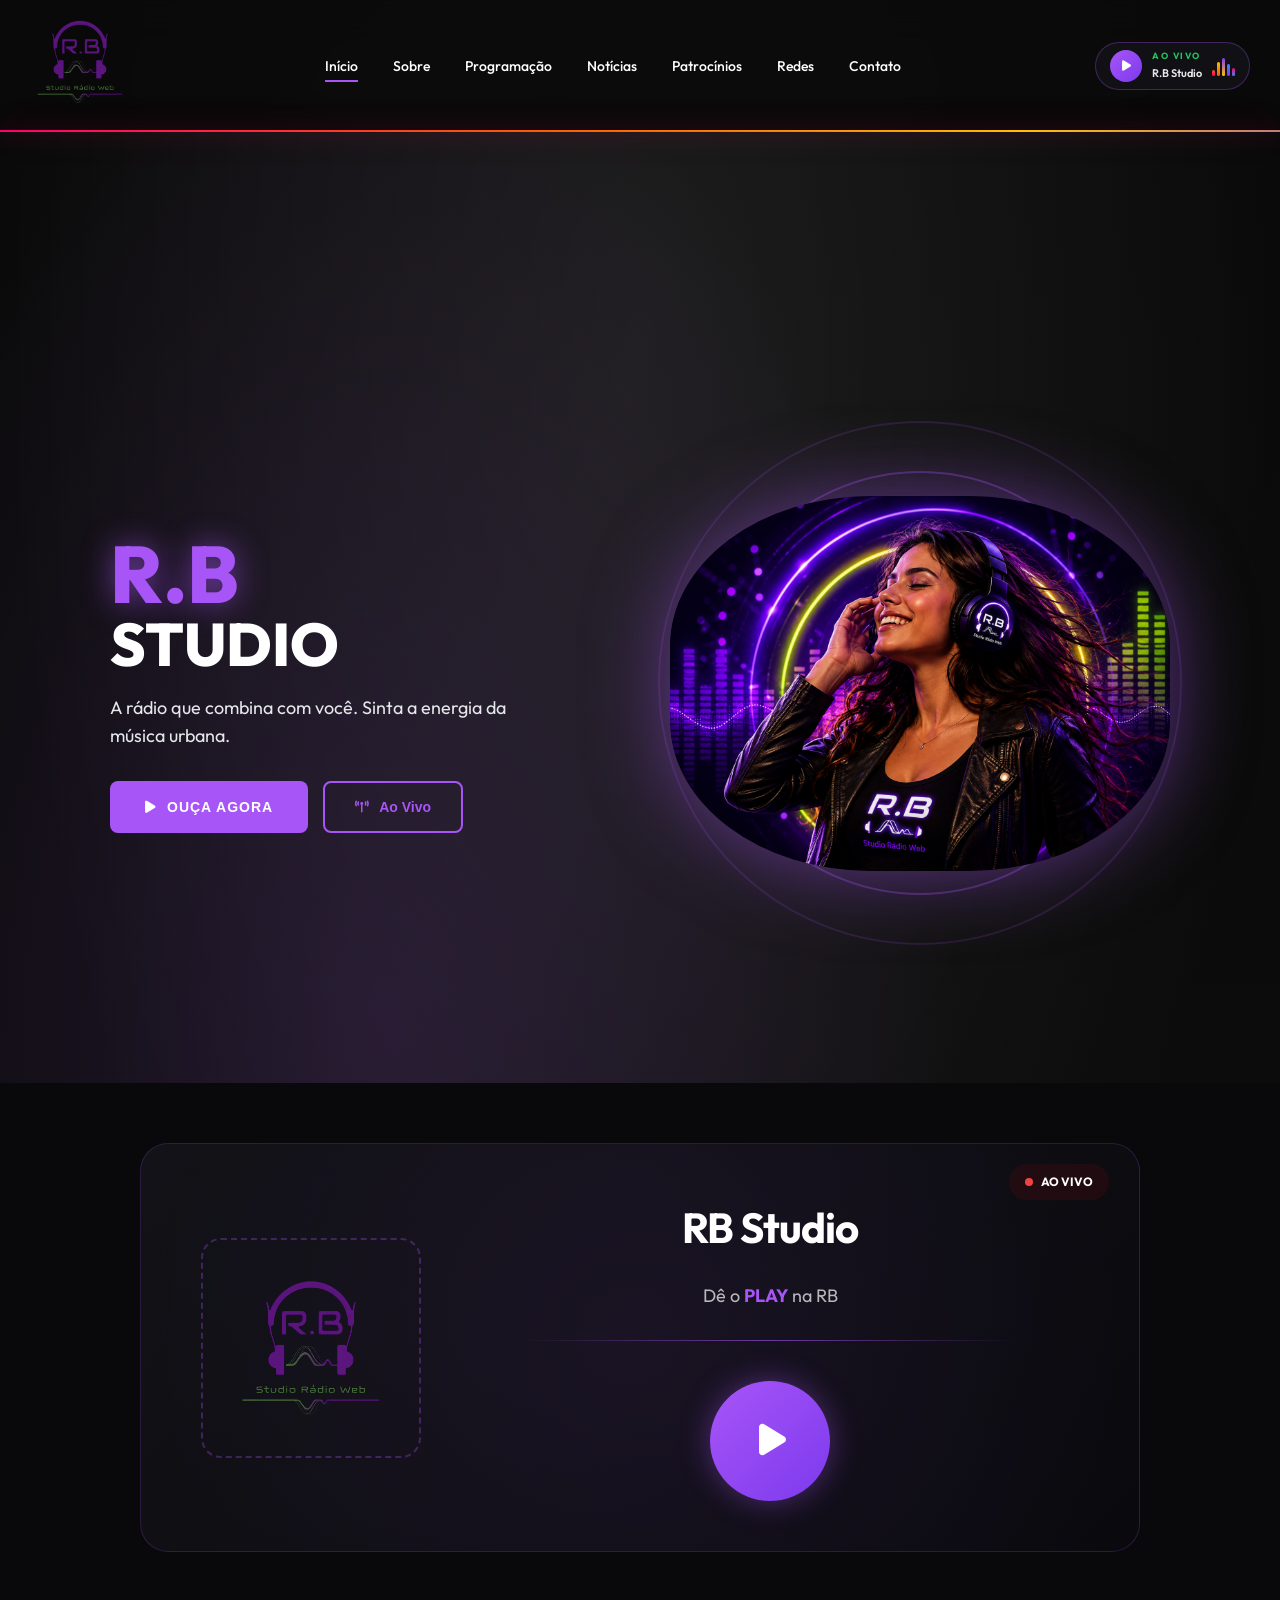
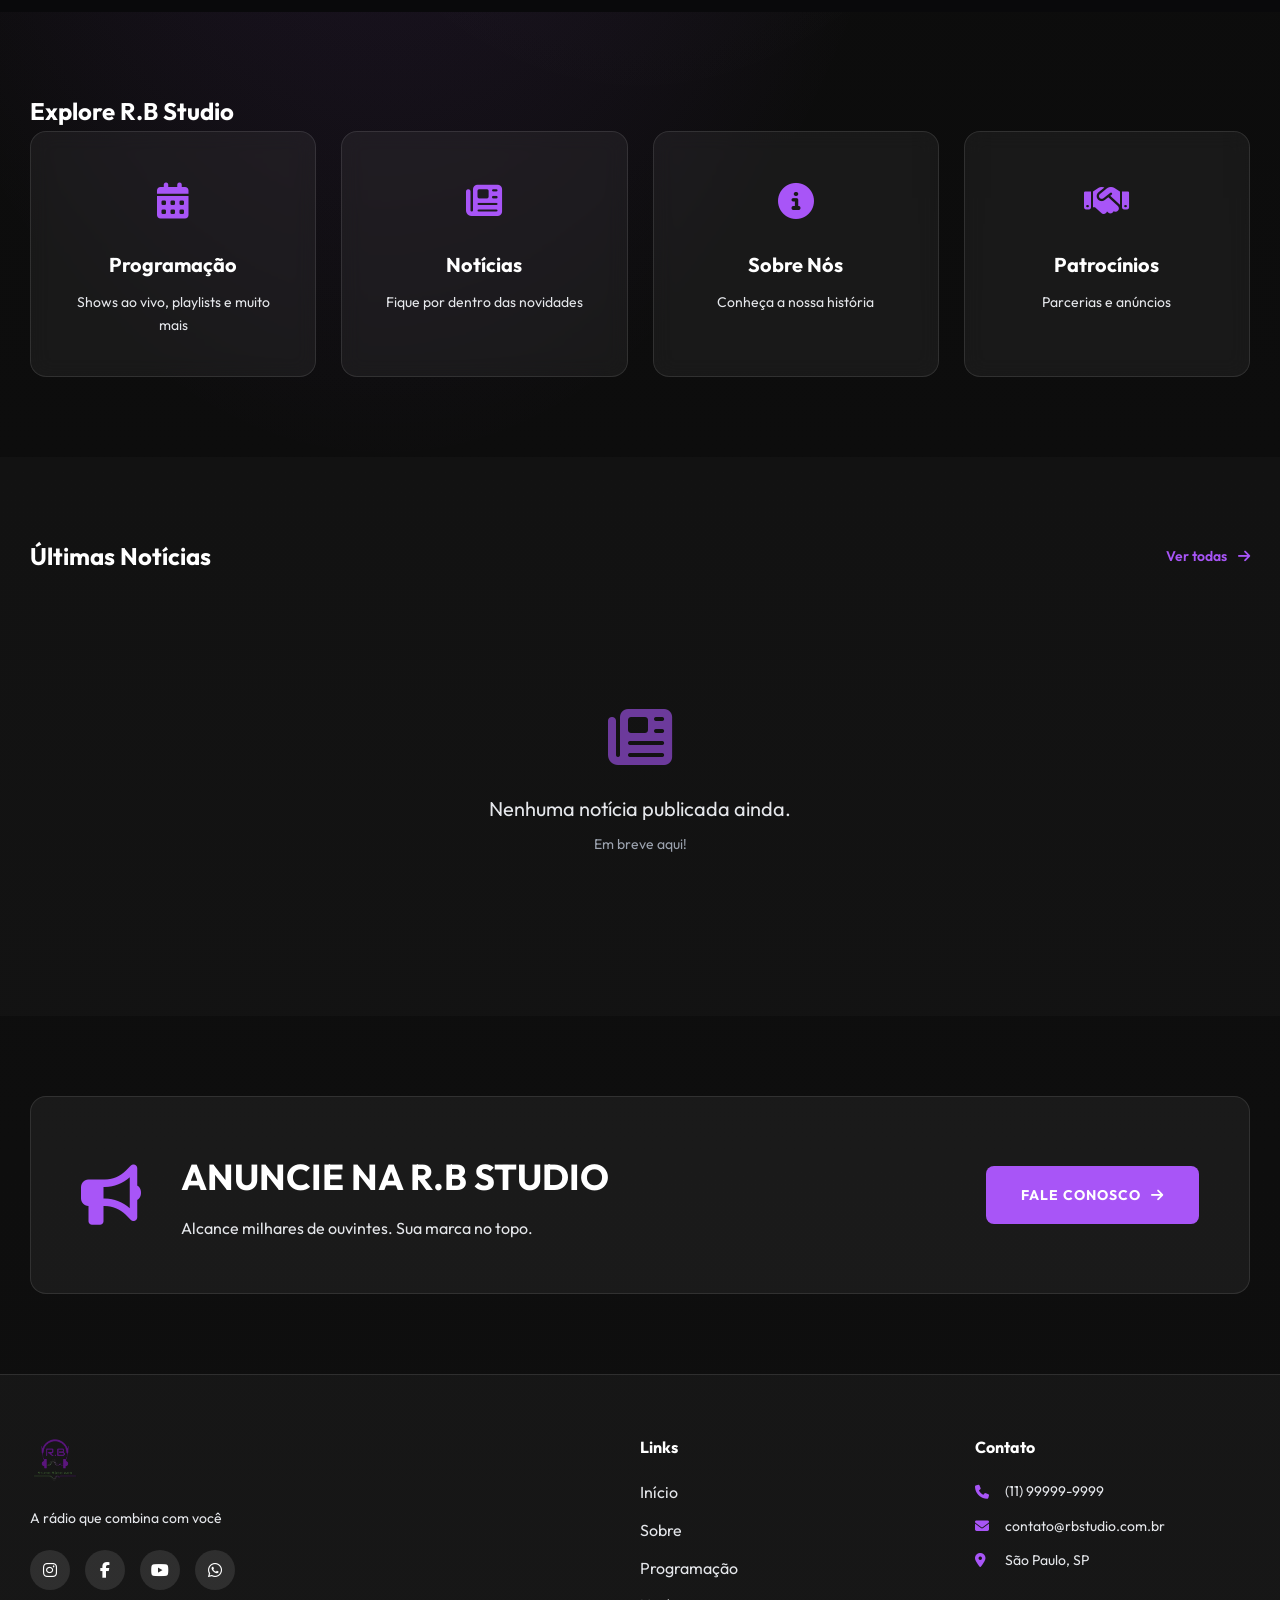
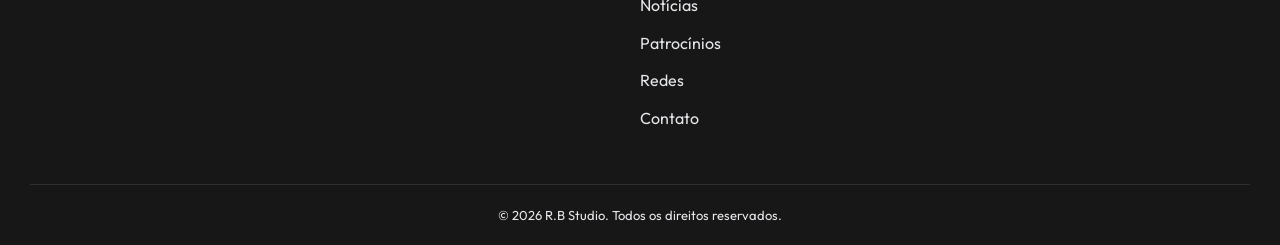
==== commit b9f40984: "feat: redesign premium player with glassmorphism layout - Add new 3-column player layout with glassm" ====
--- a/index.html
+++ b/index.html
@@ -54,9 +54,6 @@
           <a href="redes.html">Redes</a>
           <a href="contato.html">Contato</a>
         </nav>
-        <button class="menu-toggle" id="menuToggle">
-          <span></span><span></span><span></span>
-        </button>
         <div class="header-player">
           <button class="header-play-btn" id="headerPlayBtn">
             <i class="fas fa-play"></i>
@@ -69,6 +66,9 @@
             <span></span><span></span><span></span><span></span><span></span>
           </div>
         </div>
+        <button class="menu-toggle" id="menuToggle">
+          <span></span><span></span><span></span>
+        </button>
       </div>
     </header>
 
@@ -102,26 +102,25 @@
       </div>
     </section>
 
-    <!-- Player -->
+    <!-- Player Premium -->
     <section class="player-section">
-      <div class="container">
-        <div class="player-box">
-          <div class="player-logo">
-            <img src="assets/LOGOrbSEMFUNDO.png" alt="R.B Studio" />
-          </div>
-          <div class="player-info">
-            <span class="player-label">TOCANDO AGORA</span>
-            <h3 class="player-track">AO VIVO</h3>
-            <p class="player-artist">RB radio</p>
-          </div>
-
-          <div class="player-controls">
-            <button class="play-btn"><i class="fas fa-play"></i></button>
-          </div>
-          <div class="mini-visualizer">
-            <canvas id="playerVisualizer"></canvas>
-          </div>
-          <div class="player-live"><span class="live-dot"></span> AO VIVO</div>
+      <div class="player-card">
+        <div class="player-left">
+          <div class="player-logo-box">
+            <img src="assets/LOGOrbSEMFUNDO.png" alt="R.B Studio" class="player-logo" />
+          </div>
+        </div>
+        <div class="player-center">
+          <h2 class="player-title">RB Studio</h2>
+          <p class="player-subtitle">Dê o <span class="accent">PLAY</span> na RB</p>
+          <div class="player-divider"></div>
+          <button class="play-btn"><i class="fas fa-play"></i></button>
+        </div>
+        <div class="player-right">
+          <div class="player-live-badge"><span class="live-dot"></span> AO VIVO</div>
+        </div>
+        <div class="player-visualizer">
+          <canvas id="playerVisualizer"></canvas>
         </div>
       </div>
     </section>
@@ -233,7 +232,9 @@
       </div>
     </footer>
 
-    <button class="back-to-top" id="backToTop"><i class="fas fa-arrow-up"></i></button>
+    <button class="back-to-top" id="backToTop">
+      <i class="fas fa-arrow-up"></i>
+    </button>
 
     <script src="js/main.js"></script>
   </body>
--- a/css/home.css
+++ b/css/home.css
@@ -72,12 +72,56 @@
   width: 100%;
   z-index: 1000;
   padding: 12px 0;
-  background: rgba(10, 10, 10, 0.9);
+  background: rgba(10, 10, 10, 0.85);
   backdrop-filter: blur(20px);
-  border-bottom: 1px solid rgba(255, 255, 255, 0.1);
-}
-
-/* Subtle breathing glow */
+  border-bottom: none;
+  animation: headerPulse 3s ease-in-out infinite;
+}
+
+@keyframes headerPulse {
+  0%, 100% {
+    box-shadow: inset 0 -1px 0 rgba(255, 255, 255, 0.05);
+  }
+  50% {
+    box-shadow: inset 0 -1px 0 rgba(255, 255, 255, 0.1),
+      inset 0 0 30px rgba(131, 56, 236, 0.05);
+  }
+}
+
+/* Animated gradient border glow */
+.header::before {
+  content: "";
+  position: absolute;
+  bottom: 0;
+  left: 0;
+  width: 100%;
+  height: 2px;
+  background: linear-gradient(
+    90deg,
+    #ff006e,
+    #fb5607,
+    #ffbe0b,
+    #8338ec,
+    #3a86ff,
+    #ff006e
+  );
+  background-size: 200% 100%;
+  animation: borderGradient 4s linear infinite;
+  box-shadow: 0 0 20px rgba(255, 0, 110, 0.5),
+    0 0 40px rgba(251, 88, 7, 0.3),
+    0 0 60px rgba(131, 56, 236, 0.2);
+}
+
+@keyframes borderGradient {
+  0% {
+    background-position: 0% 50%;
+  }
+  100% {
+    background-position: 200% 50%;
+  }
+}
+
+/* Subtle breathing inner glow */
 .header::after {
   content: "";
   position: absolute;
@@ -113,6 +157,22 @@
   justify-content: space-between;
 }
 
+.header .logo {
+  order: 1;
+}
+
+.header .main-nav {
+  order: 2;
+}
+
+.header-player {
+  order: 3;
+}
+
+.header .menu-toggle {
+  order: 4;
+}
+
 /* ========== HEADER PLAYER ========== */
 .header-player {
   display: flex;
@@ -121,7 +181,31 @@
   background: rgba(20, 20, 25, 0.8);
   padding: 6px 14px;
   border-radius: 50px;
-  border: 1px solid rgba(168, 85, 247, 0.2);
+  border: 1px solid rgba(168, 85, 247, 0.3);
+  animation: playerBorderGlow 2s linear infinite;
+}
+
+@keyframes playerBorderGlow {
+  0%, 100% {
+    border-color: rgba(255, 0, 110, 0.6);
+    box-shadow: 0 0 15px rgba(255, 0, 110, 0.4),
+      inset 0 0 20px rgba(255, 0, 110, 0.05);
+  }
+  25% {
+    border-color: rgba(251, 88, 7, 0.6);
+    box-shadow: 0 0 15px rgba(251, 88, 7, 0.4),
+      inset 0 0 20px rgba(251, 88, 7, 0.05);
+  }
+  50% {
+    border-color: rgba(131, 56, 236, 0.6);
+    box-shadow: 0 0 15px rgba(131, 56, 236, 0.4),
+      inset 0 0 20px rgba(131, 56, 236, 0.05);
+  }
+  75% {
+    border-color: rgba(58, 134, 255, 0.6);
+    box-shadow: 0 0 15px rgba(58, 134, 255, 0.4),
+      inset 0 0 20px rgba(58, 134, 255, 0.05);
+  }
 }
 
 .header-play-btn {
@@ -143,7 +227,9 @@
   background: linear-gradient(135deg, #c084fc, #a855f7);
 }
 
-.header-play-btn .fa-pause { font-size: 11px; }
+.header-play-btn .fa-pause {
+  font-size: 11px;
+}
 
 .header-player-info {
   display: flex;
@@ -175,19 +261,45 @@
 .header-equalizer span {
   width: 3px;
   border-radius: 2px;
-  background: linear-gradient(to top, #22c55e, #a855f7);
+  background: linear-gradient(to top, #ff006e, #fb5607, #ffbe0b);
   animation: eq 0.4s infinite ease-in-out alternate;
 }
 
-.header-equalizer span:nth-child(1) { animation-delay: 0s; height: 6px; }
-.header-equalizer span:nth-child(2) { animation-delay: 0.1s; height: 14px; }
-.header-equalizer span:nth-child(3) { animation-delay: 0.2s; height: 18px; }
-.header-equalizer span:nth-child(4) { animation-delay: 0.1s; height: 12px; }
-.header-equalizer span:nth-child(5) { animation-delay: 0.05s; height: 8px; }
+.header-equalizer span:nth-child(1) {
+  animation-delay: 0s;
+  height: 6px;
+  background: linear-gradient(to top, #ff006e, #fb5607);
+}
+.header-equalizer span:nth-child(2) {
+  animation-delay: 0.1s;
+  height: 14px;
+  background: linear-gradient(to top, #fb5607, #ffbe0b);
+}
+.header-equalizer span:nth-child(3) {
+  animation-delay: 0.2s;
+  height: 18px;
+  background: linear-gradient(to top, #ffbe0b, #8338ec);
+}
+.header-equalizer span:nth-child(4) {
+  animation-delay: 0.1s;
+  height: 12px;
+  background: linear-gradient(to top, #8338ec, #3a86ff);
+}
+.header-equalizer span:nth-child(5) {
+  animation-delay: 0.05s;
+  height: 8px;
+  background: linear-gradient(to top, #3a86ff, #ff006e);
+}
 
 @keyframes eq {
-  0% { height: 4px; opacity: 0.7; }
-  100% { height: 18px; opacity: 1; }
+  0% {
+    height: 4px;
+    opacity: 0.7;
+  }
+  100% {
+    height: 18px;
+    opacity: 1;
+  }
 }
 .logo img {
   height: 100px !important;
@@ -633,186 +745,282 @@
   }
 }
 
-/* ========== PLAYER ========== */
+/* ========== PLAYER PREMIUM ========== */
 .player-section {
-  padding: 20px 0;
-  background: rgba(255, 255, 255, 0.03);
-  border-top: 1px solid rgba(255, 255, 255, 0.1);
-  border-bottom: 1px solid rgba(255, 255, 255, 0.1);
-}
-
-.player-box {
-  display: flex;
-  align-items: center;
-  gap: 30px;
-  background: rgba(255, 255, 255, 0.05);
-  padding: 20px 30px;
-  border-radius: 12px;
-  backdrop-filter: blur(10px);
-}
-
-.player-logo img {
-  height: 110px;
-}
-
-.player-info {
-  flex: 1;
-}
-.player-label {
-  font-size: 10px;
-  color: #22c55e;
+  padding: 60px 0;
+  background: #09090b;
+}
+
+.player-card {
+  position: relative;
+  display: grid;
+  grid-template-columns: 220px 1fr;
+  gap: 40px;
+  align-items: center;
+  max-width: 1000px;
+  margin: 0 auto;
+  padding: 50px 60px;
+  background: linear-gradient(135deg, rgba(20, 20, 25, 0.9) 0%, rgba(10, 10, 15, 0.95) 100%);
+  border-radius: 28px;
+  border: 1px solid rgba(168, 85, 247, 0.2);
+  backdrop-filter: blur(20px);
+  overflow: hidden;
+}
+
+/* Brilho radial atrás */
+.player-card::before {
+  content: "";
+  position: absolute;
+  top: 50%;
+  left: 50%;
+  transform: translate(-50%, -50%);
+  width: 150%;
+  height: 150%;
+  background: radial-gradient(circle, rgba(168, 85, 247, 0.08) 0%, transparent 60%);
+  pointer-events: none;
+}
+
+/* Coluna Esquerda - Logo */
+.player-left {
+  position: relative;
+  z-index: 1;
+}
+
+.player-logo-box {
+  width: 220px;
+  height: 220px;
+  display: flex;
+  align-items: center;
+  justify-content: center;
+  border: 2px dashed rgba(168, 85, 247, 0.3);
+  border-radius: 20px;
+  background: transparent;
+  transition: all 0.3s ease;
+}
+
+.player-logo-box:hover {
+  border-color: rgba(168, 85, 247, 0.6);
+  box-shadow: 0 0 30px rgba(168, 85, 247, 0.15);
+}
+
+.player-logo {
+  width: 75%;
+  height: auto;
+  object-fit: contain;
+}
+
+/* Coluna Centro */
+.player-center {
+  position: relative;
+  z-index: 1;
+  display: flex;
+  flex-direction: column;
+  align-items: center;
+  gap: 20px;
+}
+
+.player-title {
+  font-family: "Outfit", sans-serif;
+  font-size: 42px;
   font-weight: 700;
-  letter-spacing: 2px;
-}
-.player-track {
-  font-size: 16px;
-  font-weight: 600;
-  margin: 5px 0;
-}
-.player-artist {
-  font-size: 13px;
-  color: #e5e7eb;
-}
-
-.player-controls {
-  display: flex;
-  gap: 10px;
-}
-.player-controls button {
-  width: 40px;
-  height: 40px;
-  background: rgba(255, 255, 255, 0.1);
+  color: #fff;
+  margin: 0;
+  text-align: center;
+  letter-spacing: -1px;
+}
+
+.player-subtitle {
+  font-size: 18px;
+  color: rgba(255, 255, 255, 0.7);
+  margin: 0;
+  text-align: center;
+}
+
+.player-subtitle .accent {
+  color: #a855f7;
+  font-weight: 700;
+}
+
+.player-divider {
+  width: 80%;
+  height: 1px;
+  background: linear-gradient(90deg, transparent, rgba(168, 85, 247, 0.6), transparent);
+  margin: 10px 0 20px;
+}
+
+/* Botão Play Grande */
+.player-center .play-btn {
+  width: 120px;
+  height: 120px;
+  border-radius: 50%;
   border: none;
+  background: linear-gradient(135deg, #a855f7 0%, #7c3aed 100%);
+  color: #fff;
+  font-size: 36px;
+  cursor: pointer;
+  transition: all 0.2s ease;
+  box-shadow: 0 0 30px rgba(168, 85, 247, 0.4);
+}
+
+.player-center .play-btn:hover {
+  transform: scale(1.05);
+  box-shadow: 0 0 40px rgba(168, 85, 247, 0.6);
+}
+
+.player-center .play-btn:active {
+  transform: scale(0.95);
+}
+
+.player-center .play-btn i {
+  margin-left: 4px;
+}
+
+/* Coluna Direita - Badge AO VIVO */
+.player-right {
+  position: absolute;
+  top: 20px;
+  right: 30px;
+  z-index: 2;
+}
+
+.player-live-badge {
+  display: flex;
+  align-items: center;
+  gap: 8px;
+  padding: 8px 16px;
+  background: rgba(255, 0, 0, 0.08);
+  border-radius: 50px;
+  font-size: 12px;
+  font-weight: 700;
+  color: #fff;
+}
+
+.player-live-badge .live-dot {
+  width: 8px;
+  height: 8px;
+  background: #ef4444;
   border-radius: 50%;
-  color: #fff;
-  cursor: pointer;
-  transition: all 0.3s;
-}
-.player-controls button:hover {
-  background: #a855f7;
-}
-.play-btn {
-  background: #a855f7 !important;
-  width: 50px;
-  height: 50px;
-}
-
-/* ========== MINI VISUALIZER (Player) ========== */
-.mini-visualizer {
-  width: 120px;
-  height: 32px;
-  display: flex;
-  align-items: center;
+  animation: livePulse 1.5s ease-in-out infinite;
+}
+
+@keyframes livePulse {
+  0%, 100% {
+    opacity: 1;
+    box-shadow: 0 0 0 0 rgba(239, 68, 68, 0.7);
+  }
+  50% {
+    opacity: 0.7;
+    box-shadow: 0 0 0 8px rgba(239, 68, 68, 0);
+  }
+}
+
+/* Visualizer - Full Width */
+.player-visualizer {
+  position: absolute;
+  bottom: 0;
+  left: 0;
+  right: 0;
+  height: 60px;
+  display: flex;
+  align-items: flex-end;
   justify-content: center;
-  gap: 2px;
-}
-
-.mini-visualizer canvas {
+  gap: 3px;
+  padding: 0 40px;
+  z-index: 1;
+}
+
+.player-visualizer canvas {
   width: 100%;
   height: 100%;
-  background: transparent;
-}
-
-@media (max-width: 576px) {
-  .mini-visualizer {
-    width: 80px;
-    height: 24px;
-  }
-}
-
-.player-live {
-  display: flex;
-  align-items: center;
-  gap: 8px;
-  font-size: 12px;
-  font-weight: 700;
-  color: #22c55e;
-}
-.live-dot {
-  width: 8px;
-  height: 8px;
-  background: #22c55e;
-  border-radius: 50%;
-  animation: pulse 1s infinite;
-}
-@keyframes pulse {
-  0%,
-  100% {
-    opacity: 1;
-  }
-  50% {
-    opacity: 0.5;
+  background: transparent !important;
+}
+
+/* ========== RESPONSIVIDADE ========== */
+@media (max-width: 992px) {
+  .player-card {
+    grid-template-columns: 180px 1fr;
+    gap: 30px;
+    padding: 40px;
+  }
+  .player-logo-box {
+    width: 180px;
+    height: 180px;
+  }
+  .player-title {
+    font-size: 32px;
+  }
+  .player-center .play-btn {
+    width: 100px;
+    height: 100px;
+    font-size: 28px;
   }
 }
 
 @media (max-width: 768px) {
-  .player-box {
-    flex-wrap: wrap;
-    justify-content: center;
-    padding: 15px;
-    gap: 15px;
-  }
-  .player-logo img {
-    height: 60px;
-  }
-  .player-info {
-    text-align: center;
-    width: 100%;
-  }
-  .player-controls button {
-    width: 44px;
-    height: 44px;
-  }
-  .play-btn {
-    width: 54px;
-    height: 54px;
-  }
-  .mini-visualizer {
-    width: 60px;
-    height: 24px;
-  }
   .player-section {
+    padding: 40px 0;
+  }
+  .player-card {
     position: fixed;
     bottom: 0;
     left: 0;
     right: 0;
     z-index: 100;
-    padding: 10px 0;
-    background: rgba(15, 15, 20, 0.95);
-    border-top: 1px solid rgba(168, 85, 247, 0.3);
-  }
-  .player-section .container {
-    padding: 0 10px;
-  }
-  .player-section .player-box {
-    padding: 8px 12px;
-    gap: 10px;
-    background: transparent;
-  }
-  .player-section .player-label,
-  .player-section .player-artist {
+    display: flex;
+    flex-direction: column;
+    gap: 15px;
+    padding: 20px 20px 25px;
+    border-radius: 20px 20px 0 0;
+    max-width: 100%;
+    transform: translateY(0);
+  }
+  .player-card::before {
     display: none;
   }
-  .player-section .player-track {
-    font-size: 13px;
-    margin: 0;
-  }
-  .player-section .player-logo {
+  .player-left {
     display: none;
   }
-  .player-section .player-live {
+  .player-right {
+    position: absolute;
+    top: 10px;
+    right: 15px;
+  }
+  .player-live-badge {
+    padding: 4px 10px;
     font-size: 10px;
   }
-  .player-section .live-dot {
+  .player-live-badge .live-dot {
     width: 6px;
     height: 6px;
   }
-  .player-section .mini-visualizer {
-    display: none;
-  }
-  /* Footer above player */
+  .player-center {
+    gap: 10px;
+  }
+  .player-title {
+    font-size: 22px;
+    margin: 0;
+  }
+  .player-subtitle {
+    font-size: 13px;
+  }
+  .player-divider {
+    width: 60%;
+    margin: 5px 0 10px;
+  }
+  .player-center .play-btn {
+    width: 70px;
+    height: 70px;
+    font-size: 20px;
+  }
+  .player-visualizer {
+    position: relative;
+    height: 35px;
+    padding: 0 10px;
+    order: 5;
+  }
+  /* Footer acima do player */
   .footer {
-    padding-bottom: 80px;
+    padding-bottom: 70px;
   }
 }
 
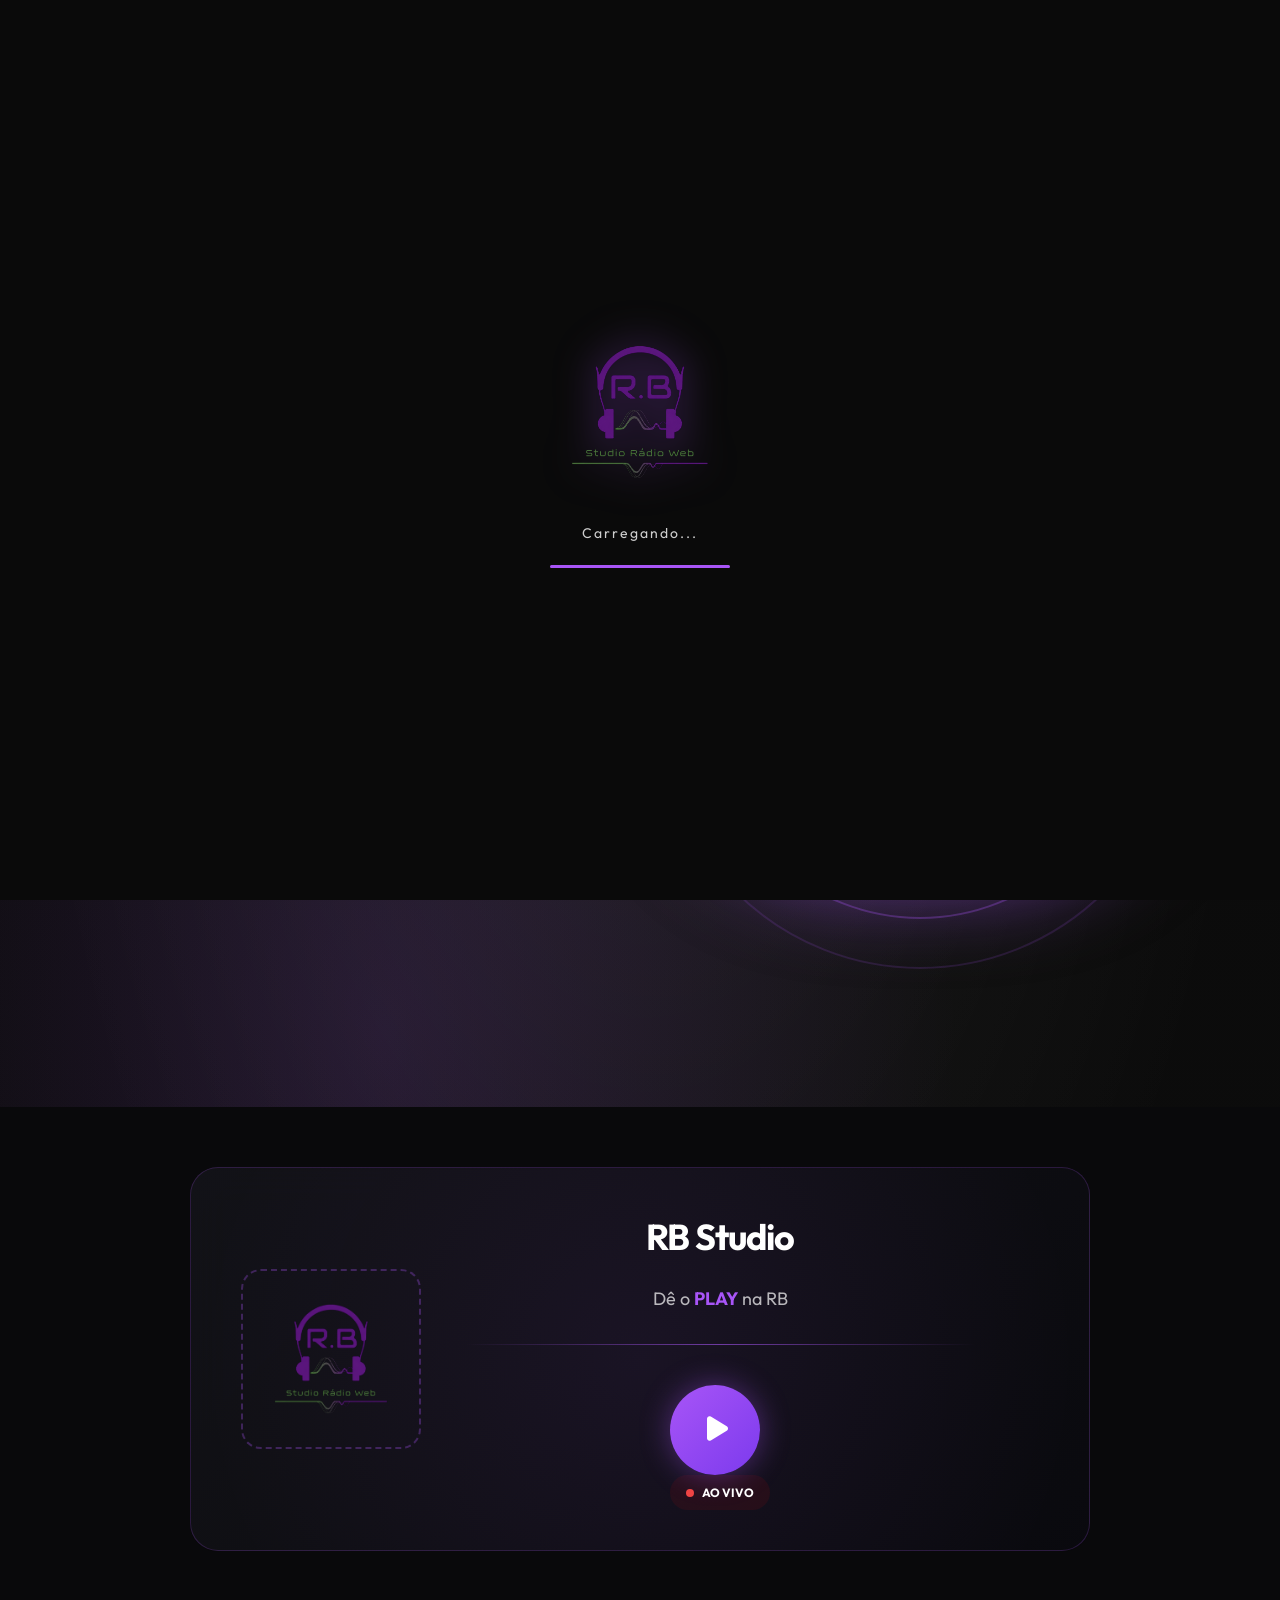
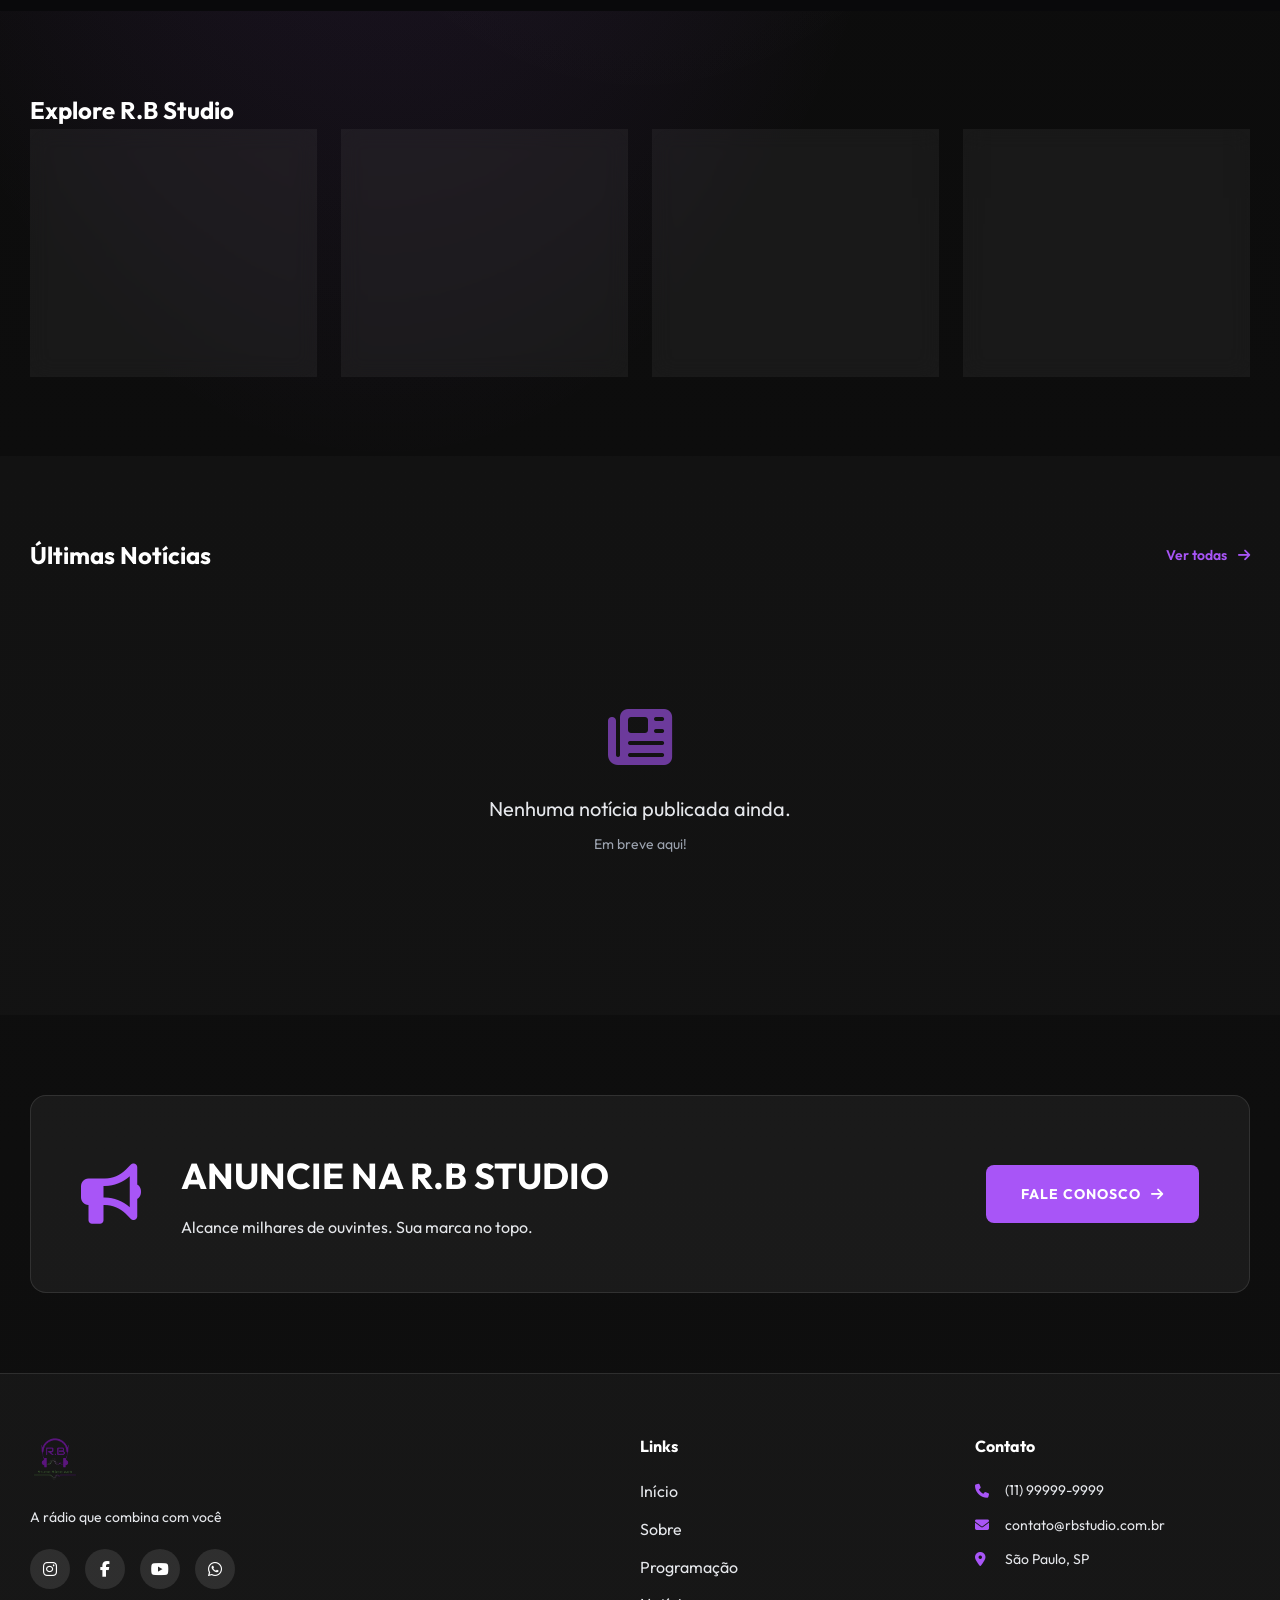
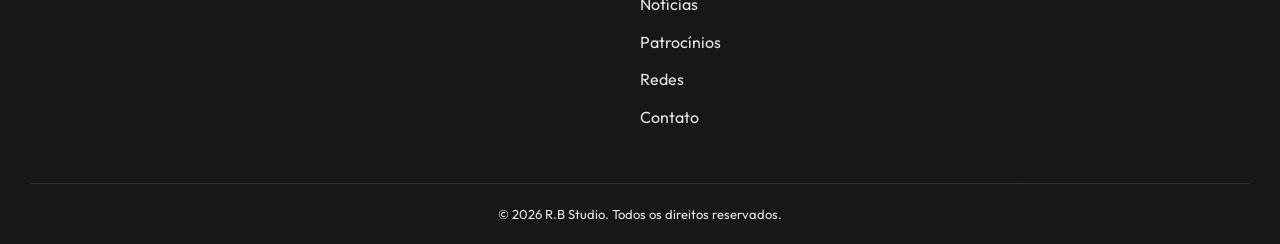
==== commit 83833aa8: "feat: combine play button and live badge in mobile player Co-Authored-By: Claude Opus 4.6 <noreply@a" ====
--- a/index.html
+++ b/index.html
@@ -114,10 +114,10 @@
           <h2 class="player-title">RB Studio</h2>
           <p class="player-subtitle">Dê o <span class="accent">PLAY</span> na RB</p>
           <div class="player-divider"></div>
-          <button class="play-btn"><i class="fas fa-play"></i></button>
-        </div>
-        <div class="player-right">
-          <div class="player-live-badge"><span class="live-dot"></span> AO VIVO</div>
+          <div class="player-controls">
+            <button class="play-btn"><i class="fas fa-play"></i></button>
+            <div class="player-live-badge"><span class="live-dot"></span> AO VIVO</div>
+          </div>
         </div>
         <div class="player-visualizer">
           <canvas id="playerVisualizer"></canvas>
--- a/css/home.css
+++ b/css/home.css
@@ -79,11 +79,13 @@
 }
 
 @keyframes headerPulse {
-  0%, 100% {
+  0%,
+  100% {
     box-shadow: inset 0 -1px 0 rgba(255, 255, 255, 0.05);
   }
   50% {
-    box-shadow: inset 0 -1px 0 rgba(255, 255, 255, 0.1),
+    box-shadow:
+      inset 0 -1px 0 rgba(255, 255, 255, 0.1),
       inset 0 0 30px rgba(131, 56, 236, 0.05);
   }
 }
@@ -107,7 +109,8 @@
   );
   background-size: 200% 100%;
   animation: borderGradient 4s linear infinite;
-  box-shadow: 0 0 20px rgba(255, 0, 110, 0.5),
+  box-shadow:
+    0 0 20px rgba(255, 0, 110, 0.5),
     0 0 40px rgba(251, 88, 7, 0.3),
     0 0 60px rgba(131, 56, 236, 0.2);
 }
@@ -186,24 +189,29 @@
 }
 
 @keyframes playerBorderGlow {
-  0%, 100% {
+  0%,
+  100% {
     border-color: rgba(255, 0, 110, 0.6);
-    box-shadow: 0 0 15px rgba(255, 0, 110, 0.4),
+    box-shadow:
+      0 0 15px rgba(255, 0, 110, 0.4),
       inset 0 0 20px rgba(255, 0, 110, 0.05);
   }
   25% {
     border-color: rgba(251, 88, 7, 0.6);
-    box-shadow: 0 0 15px rgba(251, 88, 7, 0.4),
+    box-shadow:
+      0 0 15px rgba(251, 88, 7, 0.4),
       inset 0 0 20px rgba(251, 88, 7, 0.05);
   }
   50% {
     border-color: rgba(131, 56, 236, 0.6);
-    box-shadow: 0 0 15px rgba(131, 56, 236, 0.4),
+    box-shadow:
+      0 0 15px rgba(131, 56, 236, 0.4),
       inset 0 0 20px rgba(131, 56, 236, 0.05);
   }
   75% {
     border-color: rgba(58, 134, 255, 0.6);
-    box-shadow: 0 0 15px rgba(58, 134, 255, 0.4),
+    box-shadow:
+      0 0 15px rgba(58, 134, 255, 0.4),
       inset 0 0 20px rgba(58, 134, 255, 0.05);
   }
 }
@@ -754,13 +762,17 @@
 .player-card {
   position: relative;
   display: grid;
-  grid-template-columns: 220px 1fr;
-  gap: 40px;
-  align-items: center;
-  max-width: 1000px;
+  grid-template-columns: 130px 1fr;
+  gap: 30px;
+  align-items: center;
+  max-width: 900px;
   margin: 0 auto;
-  padding: 50px 60px;
-  background: linear-gradient(135deg, rgba(20, 20, 25, 0.9) 0%, rgba(10, 10, 15, 0.95) 100%);
+  padding: 40px 50px;
+  background: linear-gradient(
+    135deg,
+    rgba(20, 20, 25, 0.9) 0%,
+    rgba(10, 10, 15, 0.95) 100%
+  );
   border-radius: 28px;
   border: 1px solid rgba(168, 85, 247, 0.2);
   backdrop-filter: blur(20px);
@@ -776,7 +788,11 @@
   transform: translate(-50%, -50%);
   width: 150%;
   height: 150%;
-  background: radial-gradient(circle, rgba(168, 85, 247, 0.08) 0%, transparent 60%);
+  background: radial-gradient(
+    circle,
+    rgba(168, 85, 247, 0.08) 0%,
+    transparent 60%
+  );
   pointer-events: none;
 }
 
@@ -787,8 +803,8 @@
 }
 
 .player-logo-box {
-  width: 220px;
-  height: 220px;
+  width: 180px;
+  height: 180px;
   display: flex;
   align-items: center;
   justify-content: center;
@@ -821,7 +837,7 @@
 
 .player-title {
   font-family: "Outfit", sans-serif;
-  font-size: 42px;
+  font-size: 36px;
   font-weight: 700;
   color: #fff;
   margin: 0;
@@ -844,19 +860,24 @@
 .player-divider {
   width: 80%;
   height: 1px;
-  background: linear-gradient(90deg, transparent, rgba(168, 85, 247, 0.6), transparent);
+  background: linear-gradient(
+    90deg,
+    transparent,
+    rgba(168, 85, 247, 0.6),
+    transparent
+  );
   margin: 10px 0 20px;
 }
 
 /* Botão Play Grande */
 .player-center .play-btn {
-  width: 120px;
-  height: 120px;
+  width: 90px;
+  height: 90px;
   border-radius: 50%;
   border: none;
   background: linear-gradient(135deg, #a855f7 0%, #7c3aed 100%);
   color: #fff;
-  font-size: 36px;
+  font-size: 28px;
   cursor: pointer;
   transition: all 0.2s ease;
   box-shadow: 0 0 30px rgba(168, 85, 247, 0.4);
@@ -904,7 +925,8 @@
 }
 
 @keyframes livePulse {
-  0%, 100% {
+  0%,
+  100% {
     opacity: 1;
     box-shadow: 0 0 0 0 rgba(239, 68, 68, 0.7);
   }
@@ -958,7 +980,7 @@
 
 @media (max-width: 768px) {
   .player-section {
-    padding: 40px 0;
+    padding: 25px 0;
   }
   .player-card {
     position: fixed;
@@ -967,10 +989,12 @@
     right: 0;
     z-index: 100;
     display: flex;
-    flex-direction: column;
+    flex-direction: row;
+    align-items: center;
+    justify-content: flex-start;
     gap: 15px;
-    padding: 20px 20px 25px;
-    border-radius: 20px 20px 0 0;
+    padding: 12px 18px 15px;
+    border-radius: 18px 18px 0 0;
     max-width: 100%;
     transform: translateY(0);
   }
@@ -981,9 +1005,12 @@
     display: none;
   }
   .player-right {
-    position: absolute;
-    top: 10px;
-    right: 15px;
+    display: none;
+  }
+  .player-controls {
+    display: flex;
+    align-items: center;
+    gap: 15px;
   }
   .player-live-badge {
     padding: 4px 10px;
@@ -994,29 +1021,28 @@
     height: 6px;
   }
   .player-center {
-    gap: 10px;
+    flex-direction: row;
+    gap: 15px;
+    align-items: center;
   }
   .player-title {
-    font-size: 22px;
+    font-size: 18px;
     margin: 0;
   }
   .player-subtitle {
-    font-size: 13px;
+    display: none;
   }
   .player-divider {
-    width: 60%;
-    margin: 5px 0 10px;
+    display: none;
   }
   .player-center .play-btn {
-    width: 70px;
-    height: 70px;
-    font-size: 20px;
+    width: 50px;
+    height: 50px;
+    font-size: 16px;
+    box-shadow: 0 0 15px rgba(168, 85, 247, 0.4);
   }
   .player-visualizer {
-    position: relative;
-    height: 35px;
-    padding: 0 10px;
-    order: 5;
+    display: none;
   }
   /* Footer acima do player */
   .footer {
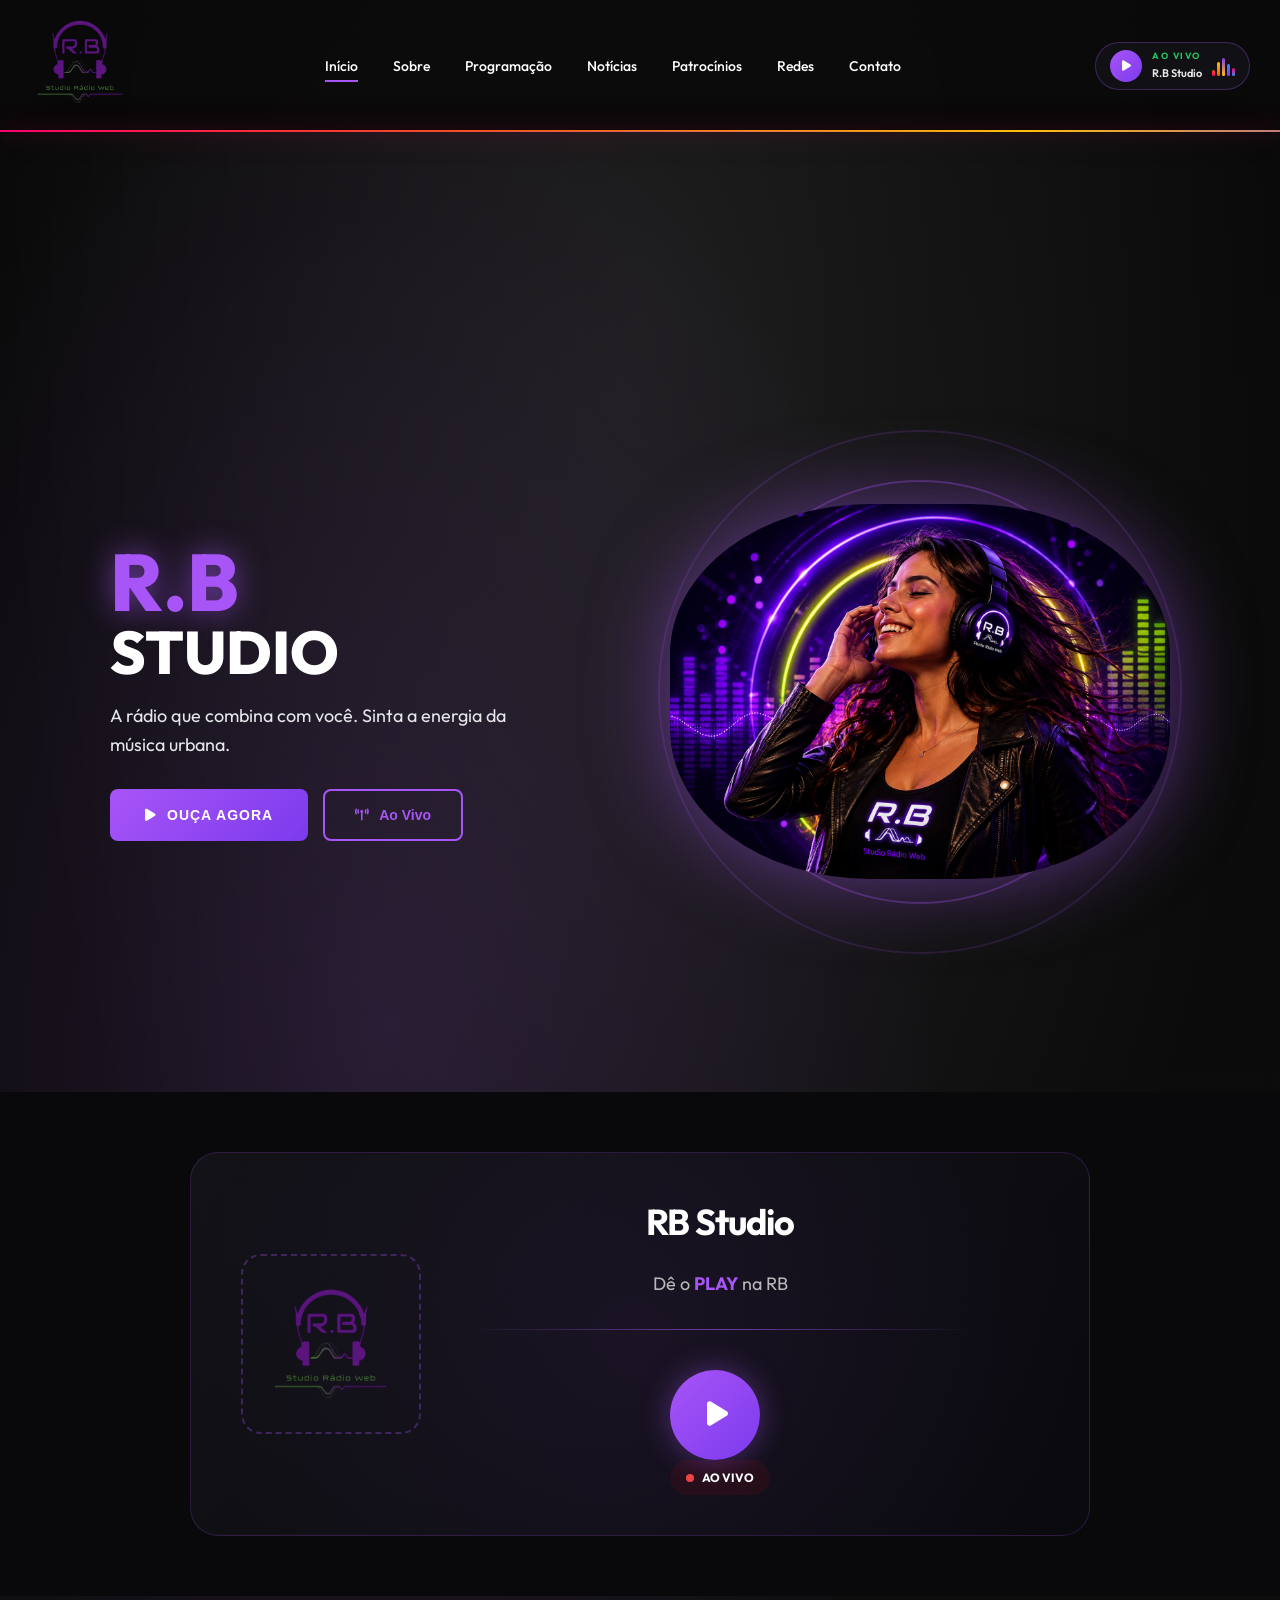
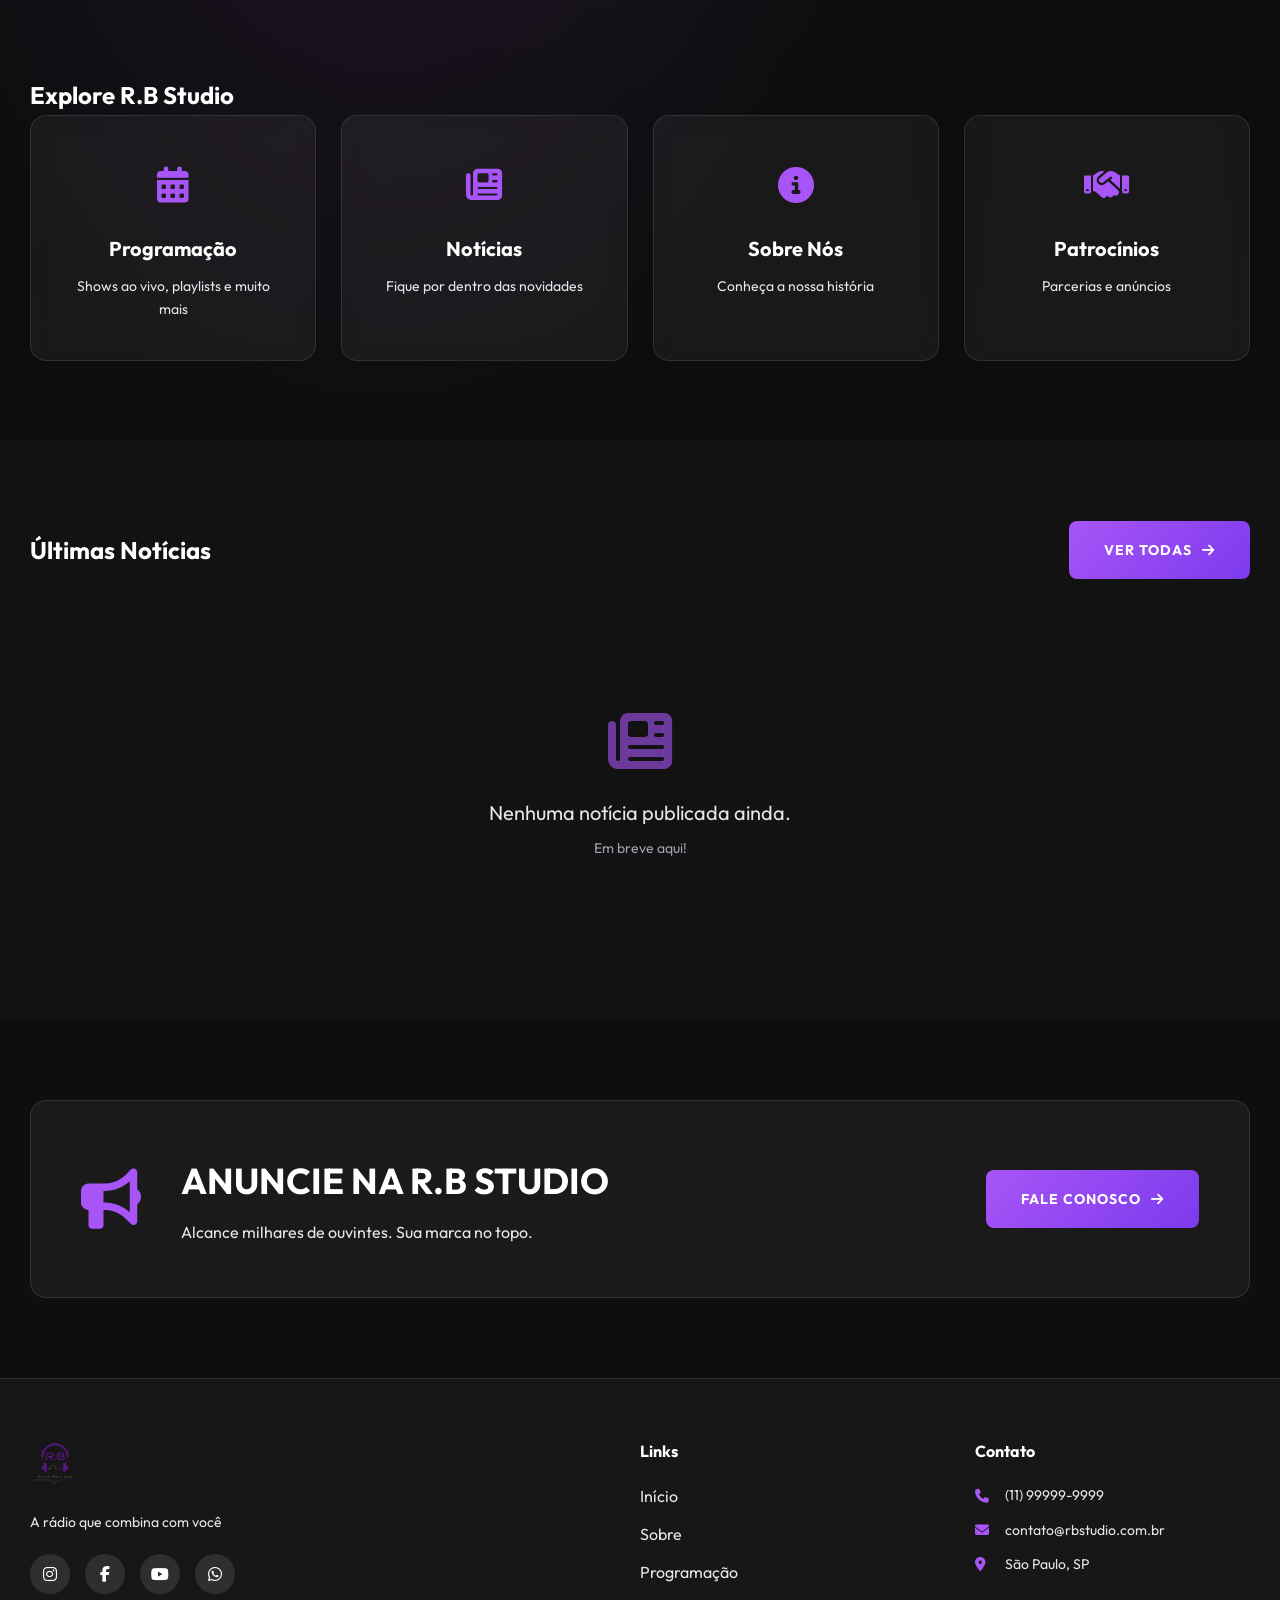
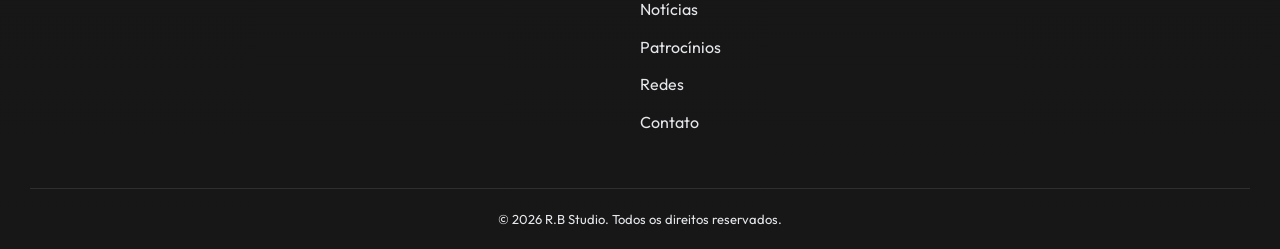
==== commit 2d4e275a: "feat: style ver todas button like fale conosco Co-Authored-By: Claude Opus 4.6 <noreply@anthropic.co" ====
--- a/index.html
+++ b/index.html
@@ -165,7 +165,7 @@
           <h2 class="section-title">
             Últimas <span class="title-accent">Notícias</span>
           </h2>
-          <a href="noticias.html" class="view-all"
+          <a href="noticias.html" class="btn-primary"
             >Ver todas <i class="fas fa-arrow-right"></i
           ></a>
         </div>
--- a/css/home.css
+++ b/css/home.css
@@ -421,7 +421,7 @@
   align-items: center;
   gap: 10px;
   padding: 18px 35px;
-  background: var(--purple-neon);
+  background: linear-gradient(135deg, #a855f7 0%, #7c3aed 100%);
   color: var(--white);
   font-size: 14px;
   font-weight: 700;
@@ -568,6 +568,17 @@
   align-items: center;
 }
 
+.hero-logo-center::before {
+  content: "";
+  position: absolute;
+  width: 320px;
+  height: 320px;
+  border-radius: 50%;
+  background: transparent;
+  z-index: -1;
+  animation: logoWaveGlow 3s linear infinite;
+}
+
 .hero-logo-center img {
   width: 100%;
   max-width: 500px;
@@ -575,6 +586,39 @@
   height: auto;
   filter: drop-shadow(0 0 40px rgba(168, 85, 247, 0.5));
   animation: logoFloat 2s ease-in-out infinite;
+}
+
+@keyframes logoWaveGlow {
+  0% {
+    border: 3px solid rgba(255, 0, 110, 0.6);
+    box-shadow:
+      0 0 20px rgba(255, 0, 110, 0.4),
+      inset 0 0 30px rgba(255, 0, 110, 0.1);
+  }
+  25% {
+    border: 3px solid rgba(251, 88, 7, 0.6);
+    box-shadow:
+      0 0 20px rgba(251, 88, 7, 0.4),
+      inset 0 0 30px rgba(251, 88, 7, 0.1);
+  }
+  50% {
+    border: 3px solid rgba(131, 56, 236, 0.6);
+    box-shadow:
+      0 0 20px rgba(131, 56, 236, 0.4),
+      inset 0 0 30px rgba(131, 56, 236, 0.1);
+  }
+  75% {
+    border: 3px solid rgba(58, 134, 255, 0.6);
+    box-shadow:
+      0 0 20px rgba(58, 134, 255, 0.4),
+      inset 0 0 30px rgba(58, 134, 255, 0.1);
+  }
+  100% {
+    border: 3px solid rgba(255, 0, 110, 0.6);
+    box-shadow:
+      0 0 20px rgba(255, 0, 110, 0.4),
+      inset 0 0 30px rgba(255, 0, 110, 0.1);
+  }
 }
 
 @keyframes logoFloat {
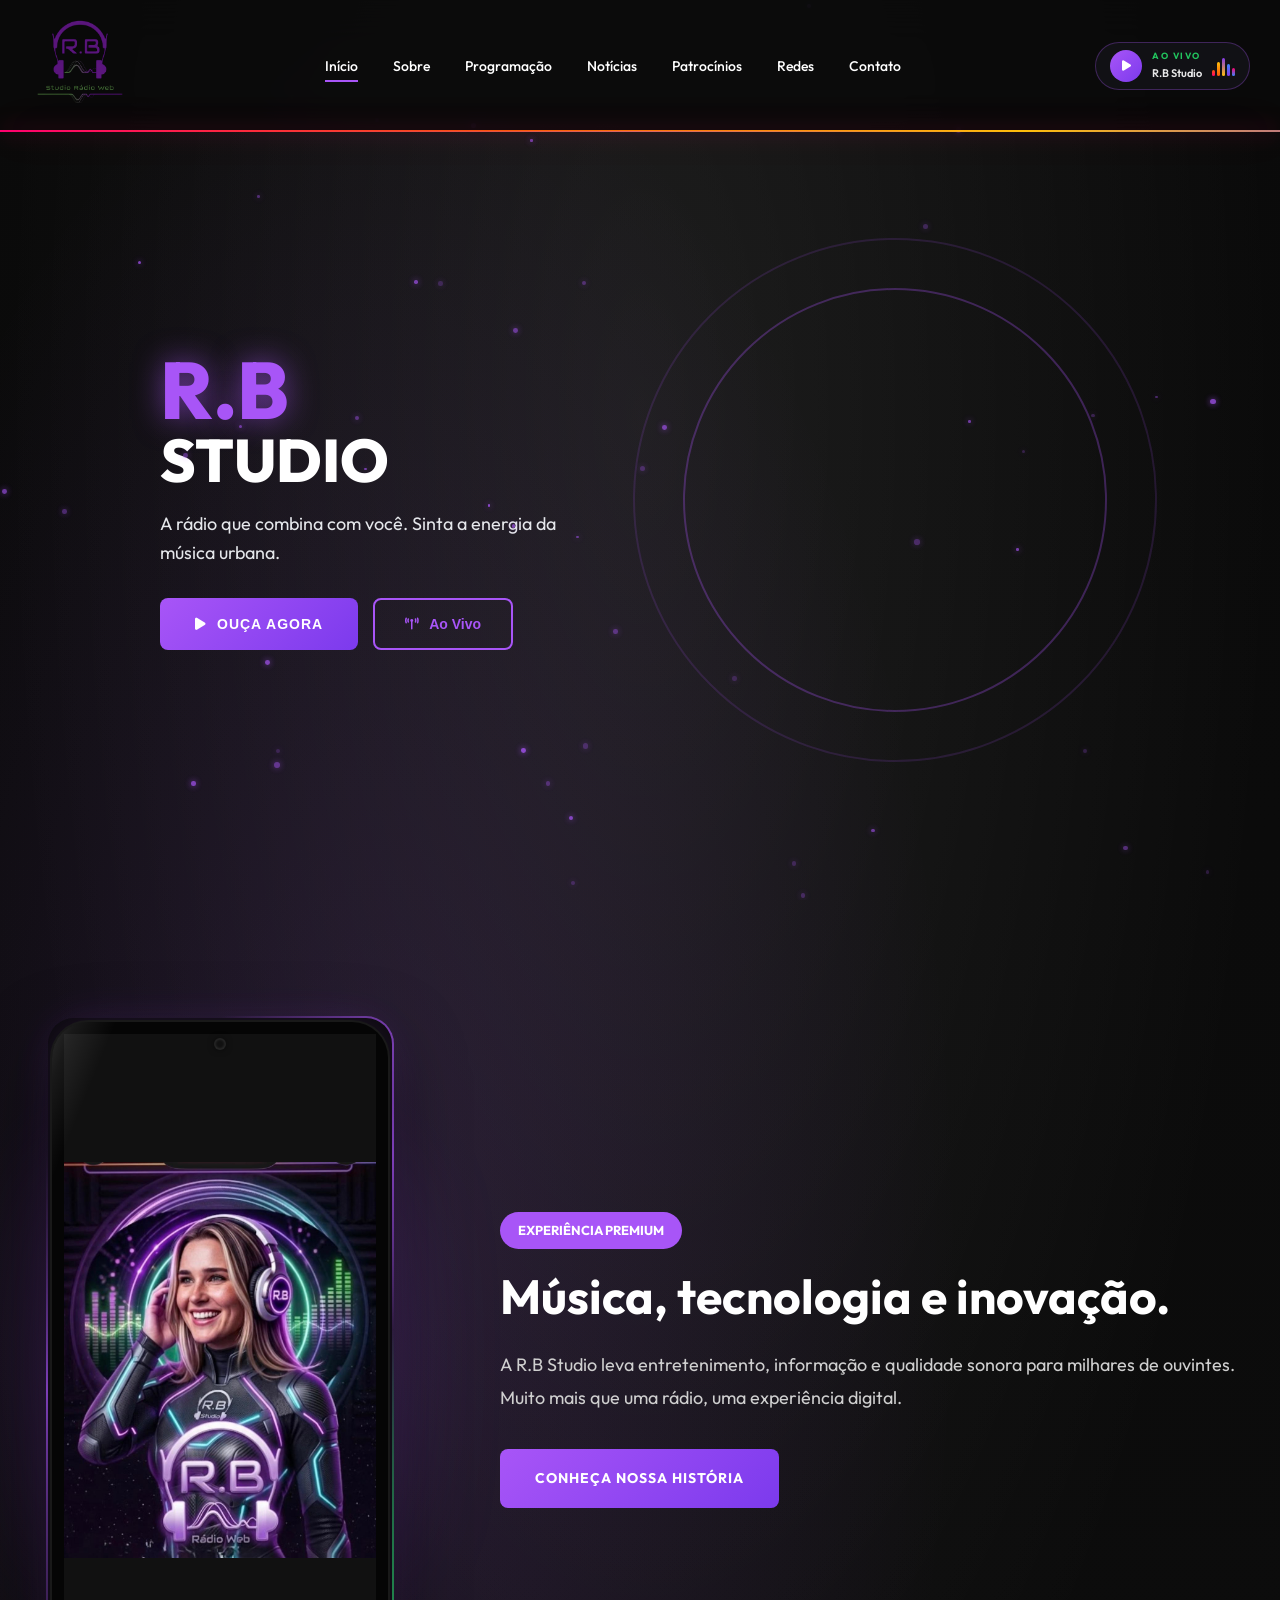
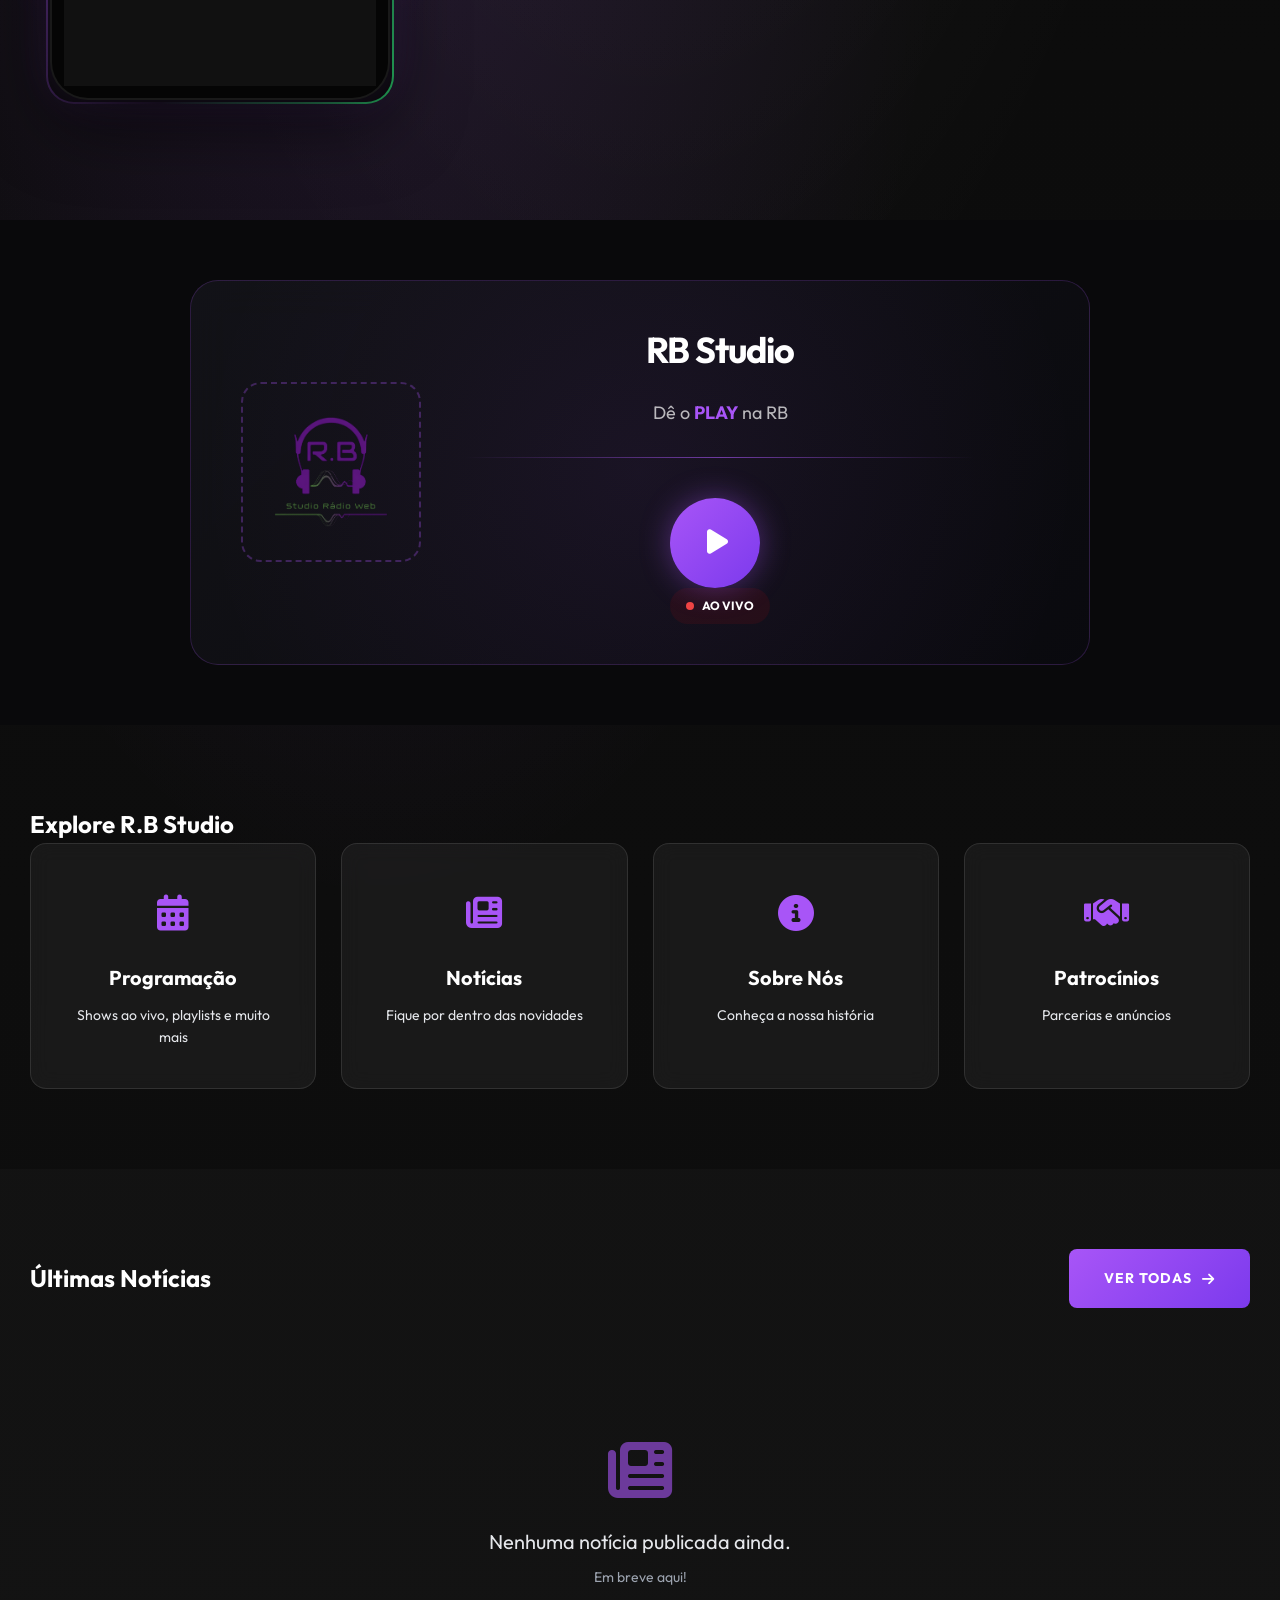
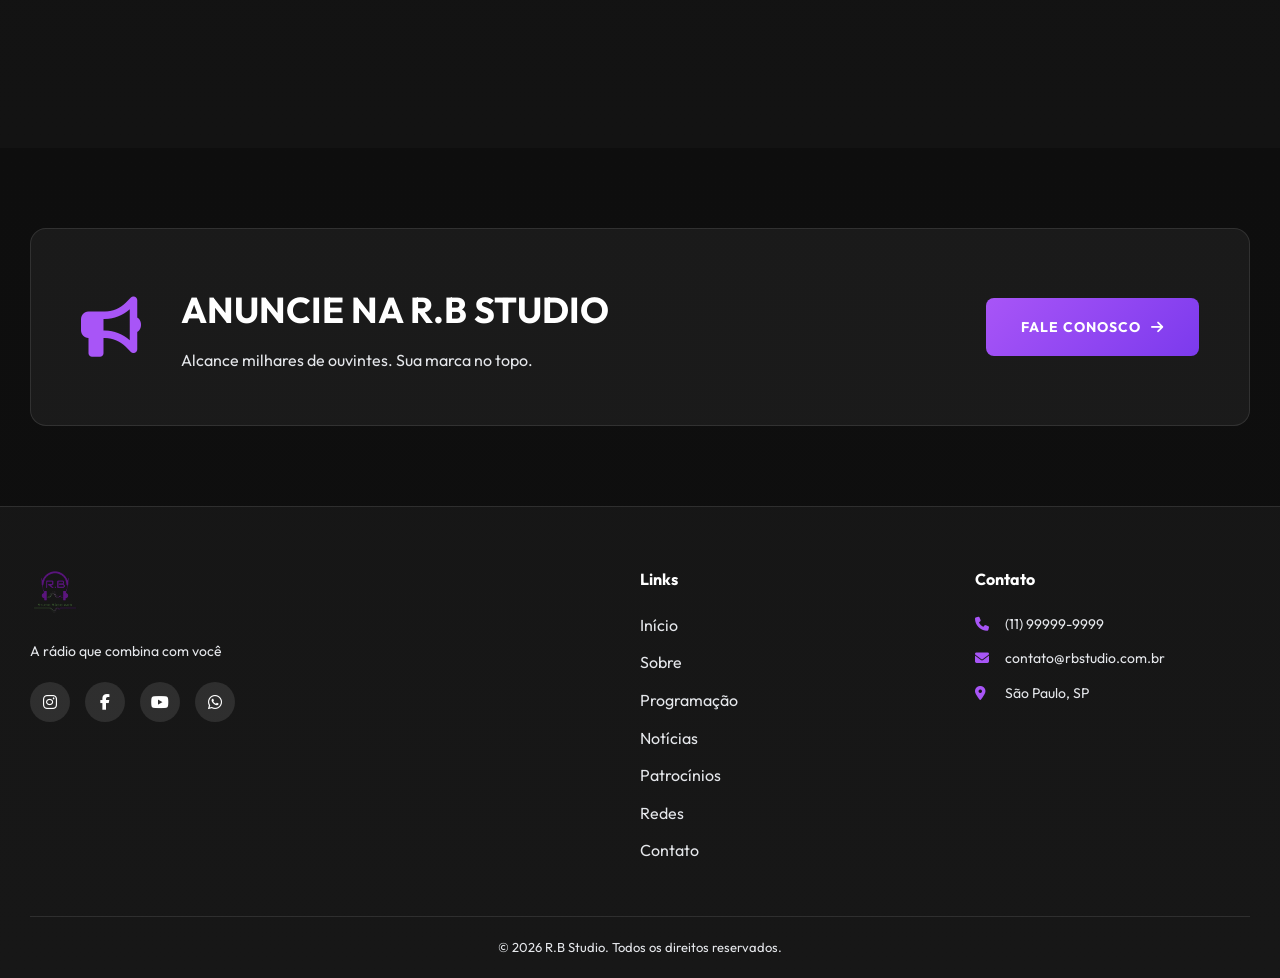
==== commit 3029ecd0: "Atualização Radio-RB" ====
--- a/index.html
+++ b/index.html
@@ -95,8 +95,40 @@
           </div>
           <div class="hero-image">
             <div class="hero-logo-center">
-              <img src="assets/musicLISTENER.png" alt="R.B Studio Logo" />
-            </div>
+              <video class="hero-video" autoplay muted loop playsinline>
+                <source src="assets/Video Project 1.mp4" type="video/mp4" />
+              </video>
+            </div>
+          </div>
+        </div>
+      </div>
+    </section>
+
+    <section class="rb-showcase">
+      <div class="container">
+        <div class="rb-showcase-grid">
+          <div class="rb-image-wrapper">
+            <div class="rb-wave"></div>
+
+            <div class="rb-image">
+              <img src="assets/RBimagem.jpeg" alt="RB Studio" />
+            </div>
+          </div>
+
+          <div class="rb-content">
+            <span class="rb-tag"> EXPERIÊNCIA PREMIUM </span>
+
+            <h2>Música, tecnologia e inovação.</h2>
+
+            <p>
+              A R.B Studio leva entretenimento, informação e qualidade sonora
+              para milhares de ouvintes. Muito mais que uma rádio, uma
+              experiência digital.
+            </p>
+
+            <a href="sobre.html" class="btn-primary">
+              Conheça nossa história
+            </a>
           </div>
         </div>
       </div>
@@ -107,16 +139,24 @@
       <div class="player-card">
         <div class="player-left">
           <div class="player-logo-box">
-            <img src="assets/LOGOrbSEMFUNDO.png" alt="R.B Studio" class="player-logo" />
+            <img
+              src="assets/LOGOrbSEMFUNDO.png"
+              alt="R.B Studio"
+              class="player-logo"
+            />
           </div>
         </div>
         <div class="player-center">
           <h2 class="player-title">RB Studio</h2>
-          <p class="player-subtitle">Dê o <span class="accent">PLAY</span> na RB</p>
+          <p class="player-subtitle">
+            Dê o <span class="accent">PLAY</span> na RB
+          </p>
           <div class="player-divider"></div>
           <div class="player-controls">
             <button class="play-btn"><i class="fas fa-play"></i></button>
-            <div class="player-live-badge"><span class="live-dot"></span> AO VIVO</div>
+            <div class="player-live-badge">
+              <span class="live-dot"></span> AO VIVO
+            </div>
           </div>
         </div>
         <div class="player-visualizer">
--- a/css/home.css
+++ b/css/home.css
@@ -641,6 +641,14 @@
 
 /* ========== HERO ========== */
 
+.hero-video {
+  width: 100%;
+  max-width: 700px;
+  border-radius: 20px;
+  object-fit: cover;
+  display: block;
+}
+
 .hero-image {
   position: relative;
   display: flex;
@@ -1575,3 +1583,450 @@
     height: 60px;
   }
 }
+
+/*BOLAS+++++++++++++++++++++++++++++++++++++++++++
+/* ========================================
+   PARTICLES BACKGROUND
+======================================== */
+
+.particles {
+  position: fixed;
+  top: 0;
+  left: 0;
+  width: 100%;
+  height: 100%;
+  pointer-events: none;
+  z-index: 0;
+  overflow: hidden;
+}
+
+.particle {
+  position: absolute;
+  background: #a855f7;
+  border-radius: 50%;
+  box-shadow: 0 0 6px #a855f7;
+  opacity: 0.6;
+}
+
+/* Diferentes animações para as partículas */
+.particle:nth-child(3n) {
+  width: 4px;
+  height: 4px;
+  animation: beatPulse 0.15s infinite linear;
+}
+
+.particle:nth-child(3n + 1) {
+  width: 2px;
+  height: 2px;
+  animation: beatMove 0.2s infinite linear;
+}
+
+.particle:nth-child(3n + 2) {
+  width: 3px;
+  height: 3px;
+  animation: float 1s infinite linear;
+}
+
+/* =====================
+   ANIMAÇÕES
+===================== */
+
+@keyframes float {
+  0% {
+    transform: translateY(0) translateX(0) scale(1);
+  }
+
+  25% {
+    transform: translateY(-50px) translateX(30px) scale(1.4);
+  }
+
+  50% {
+    transform: translateY(-30px) translateX(-30px) scale(0.7);
+  }
+
+  75% {
+    transform: translateY(-60px) translateX(20px) scale(1.3);
+  }
+
+  100% {
+    transform: translateY(0) translateX(0) scale(1);
+  }
+}
+
+@keyframes beatPulse {
+  0%,
+  100% {
+    transform: scale(1);
+    opacity: 0.6;
+  }
+
+  50% {
+    transform: scale(2.2);
+    opacity: 1;
+    box-shadow: 0 0 25px #a855f7;
+  }
+}
+
+@keyframes beatMove {
+  0%,
+  100% {
+    transform: translateY(0) scale(1);
+  }
+
+  25% {
+    transform: translateY(-35px) scale(1.5);
+  }
+
+  50% {
+    transform: translateY(0) scale(0.6);
+  }
+
+  75% {
+    transform: translateY(-20px) scale(1.3);
+  }
+}
+
+/*=====================================
+    RB SHOWCASE
+======================================*/
+
+.rb-showcase {
+  padding: 120px 0;
+  position: relative;
+}
+
+.rb-showcase-grid {
+  display: grid;
+  grid-template-columns: 380px 1fr;
+  gap: 90px;
+  align-items: center;
+}
+
+/*==========================
+      IMAGEM
+==========================*/
+
+.rb-image-wrapper {
+  position: relative;
+
+  width: 340px;
+  height: 680px;
+
+  margin: auto;
+
+  display: flex;
+  justify-content: center;
+  align-items: center;
+}
+
+/* Aura */
+
+.rb-image-wrapper::before {
+  content: "";
+
+  position: absolute;
+
+  inset: -35px;
+
+  background: radial-gradient(
+    circle,
+    rgba(168, 85, 247, 0.28) 0%,
+    transparent 70%
+  );
+
+  filter: blur(40px);
+
+  z-index: 0;
+}
+
+/*==========================
+      BORDA ANIMADA
+==========================*/
+
+.rb-wave {
+  position: absolute;
+
+  inset: -4px;
+
+  border-radius: 28px;
+
+  overflow: hidden;
+}
+
+.rb-wave::before {
+  content: "";
+
+  position: absolute;
+
+  width: 250%;
+  height: 250%;
+
+  left: -75%;
+  top: -75%;
+
+  background: conic-gradient(
+    transparent 0deg,
+    #a855f7 40deg,
+    transparent 80deg,
+
+    #22c55e 150deg,
+    transparent 190deg,
+
+    #a855f7 260deg,
+    transparent 320deg
+  );
+
+  animation: rotateWave 5s linear infinite;
+}
+
+.rb-wave::after {
+  content: "";
+
+  position: absolute;
+
+  inset: 2px;
+
+  background: #0a0a0a;
+
+  border-radius: 26px;
+}
+
+/*==========================
+      IMAGEM
+==========================*/
+
+.rb-image {
+  position: relative;
+
+  z-index: 5;
+
+  width: 100%;
+  height: 100%;
+
+  overflow: hidden;
+
+  border-radius: 38px;
+
+  background: #050505;
+
+  padding: 12px;
+
+  border: 2px solid rgba(255, 255, 255, 0.08);
+
+  box-shadow:
+    0 25px 70px rgba(0, 0, 0, 0.55),
+    0 0 40px rgba(168, 85, 247, 0.18);
+}
+
+.rb-image img {
+  width: 100%;
+  height: 100%;
+
+  object-fit: contain; /* mostra a imagem inteira */
+
+  object-position: center;
+
+  display: block;
+
+  background: #111;
+
+  transition: 0.5s;
+}
+
+.rb-image::selection {
+  background: transparent;
+}
+
+/* Reflexo da tela */
+.rb-image::before {
+  content: "";
+
+  position: absolute;
+
+  top: -120%;
+  left: -60%;
+
+  width: 45%;
+  height: 320%;
+
+  background: linear-gradient(
+    90deg,
+    transparent,
+    rgba(255, 255, 255, 0.08),
+    rgba(255, 255, 255, 0.22),
+    rgba(255, 255, 255, 0.08),
+    transparent
+  );
+
+  transform: rotate(22deg);
+
+  animation: screenReflection 6s ease-in-out infinite;
+
+  pointer-events: none;
+
+  z-index: 25;
+}
+@keyframes screenReflection {
+  0% {
+    transform: translateX(-250%) rotate(22deg);
+    opacity: 0;
+  }
+
+  15% {
+    opacity: 1;
+  }
+
+  50% {
+    transform: translateX(380%) rotate(22deg);
+    opacity: 0.9;
+  }
+
+  70% {
+    opacity: 0;
+  }
+
+  100% {
+    transform: translateX(380%) rotate(22deg);
+    opacity: 0;
+  }
+}
+
+/* Ilha dinâmica + câmera */
+/* Câmera frontal */
+.rb-image::after {
+  content: "";
+
+  position: absolute;
+
+  top: 16px;
+  left: 50%;
+
+  transform: translateX(-50%);
+
+  width: 10px;
+  height: 10px;
+
+  border-radius: 50%;
+
+  background: #111;
+
+  border: 1px solid rgba(255, 255, 255, 0.08);
+
+  box-shadow:
+    inset 0 0 3px rgba(255, 255, 255, 0.15),
+    0 0 6px rgba(0, 0, 0, 0.5);
+
+  z-index: 40;
+}
+/*==========================
+      TEXTO
+==========================*/
+
+.rb-tag {
+  display: inline-flex;
+
+  padding: 8px 18px;
+
+  background: #a855f7;
+
+  border-radius: 40px;
+
+  font-size: 13px;
+
+  font-weight: 700;
+
+  margin-bottom: 20px;
+}
+
+.rb-content h2 {
+  font-size: 48px;
+
+  line-height: 1.15;
+
+  margin-bottom: 25px;
+}
+
+.rb-content p {
+  color: #cfcfcf;
+
+  font-size: 18px;
+
+  line-height: 1.8;
+
+  margin-bottom: 35px;
+}
+
+/*==========================
+      ANIMAÇÃO
+==========================*/
+
+@keyframes rotateWave {
+  from {
+    transform: rotate(0deg);
+  }
+
+  to {
+    transform: rotate(360deg);
+  }
+}
+
+/*==========================
+      RESPONSIVO
+==========================*/
+
+@media (max-width: 950px) {
+  .rb-showcase-grid {
+    grid-template-columns: 1fr;
+    text-align: center;
+    gap: 60px;
+  }
+
+  .rb-image-wrapper {
+    width: 300px;
+    height: 500px;
+  }
+
+  .rb-content h2 {
+    font-size: 36px;
+  }
+}
+
+@media (max-width: 600px) {
+  .rb-image-wrapper {
+    width: 240px;
+    height: 400px;
+  }
+}
+
+/* ==========================================
+   HERO VIDEO - MOBILE REDONDO
+========================================== */
+
+@media (max-width: 768px) {
+  .hero-image {
+    display: flex;
+    justify-content: center;
+    align-items: center;
+  }
+
+  .hero-logo-center {
+    width: 280px;
+    height: 280px;
+
+    border-radius: 50%;
+    overflow: hidden;
+
+    display: flex;
+    justify-content: center;
+    align-items: center;
+  }
+
+  .hero-video {
+    width: 100%;
+    height: 100%;
+
+    object-fit: cover;
+
+    border-radius: 50%;
+  }
+}
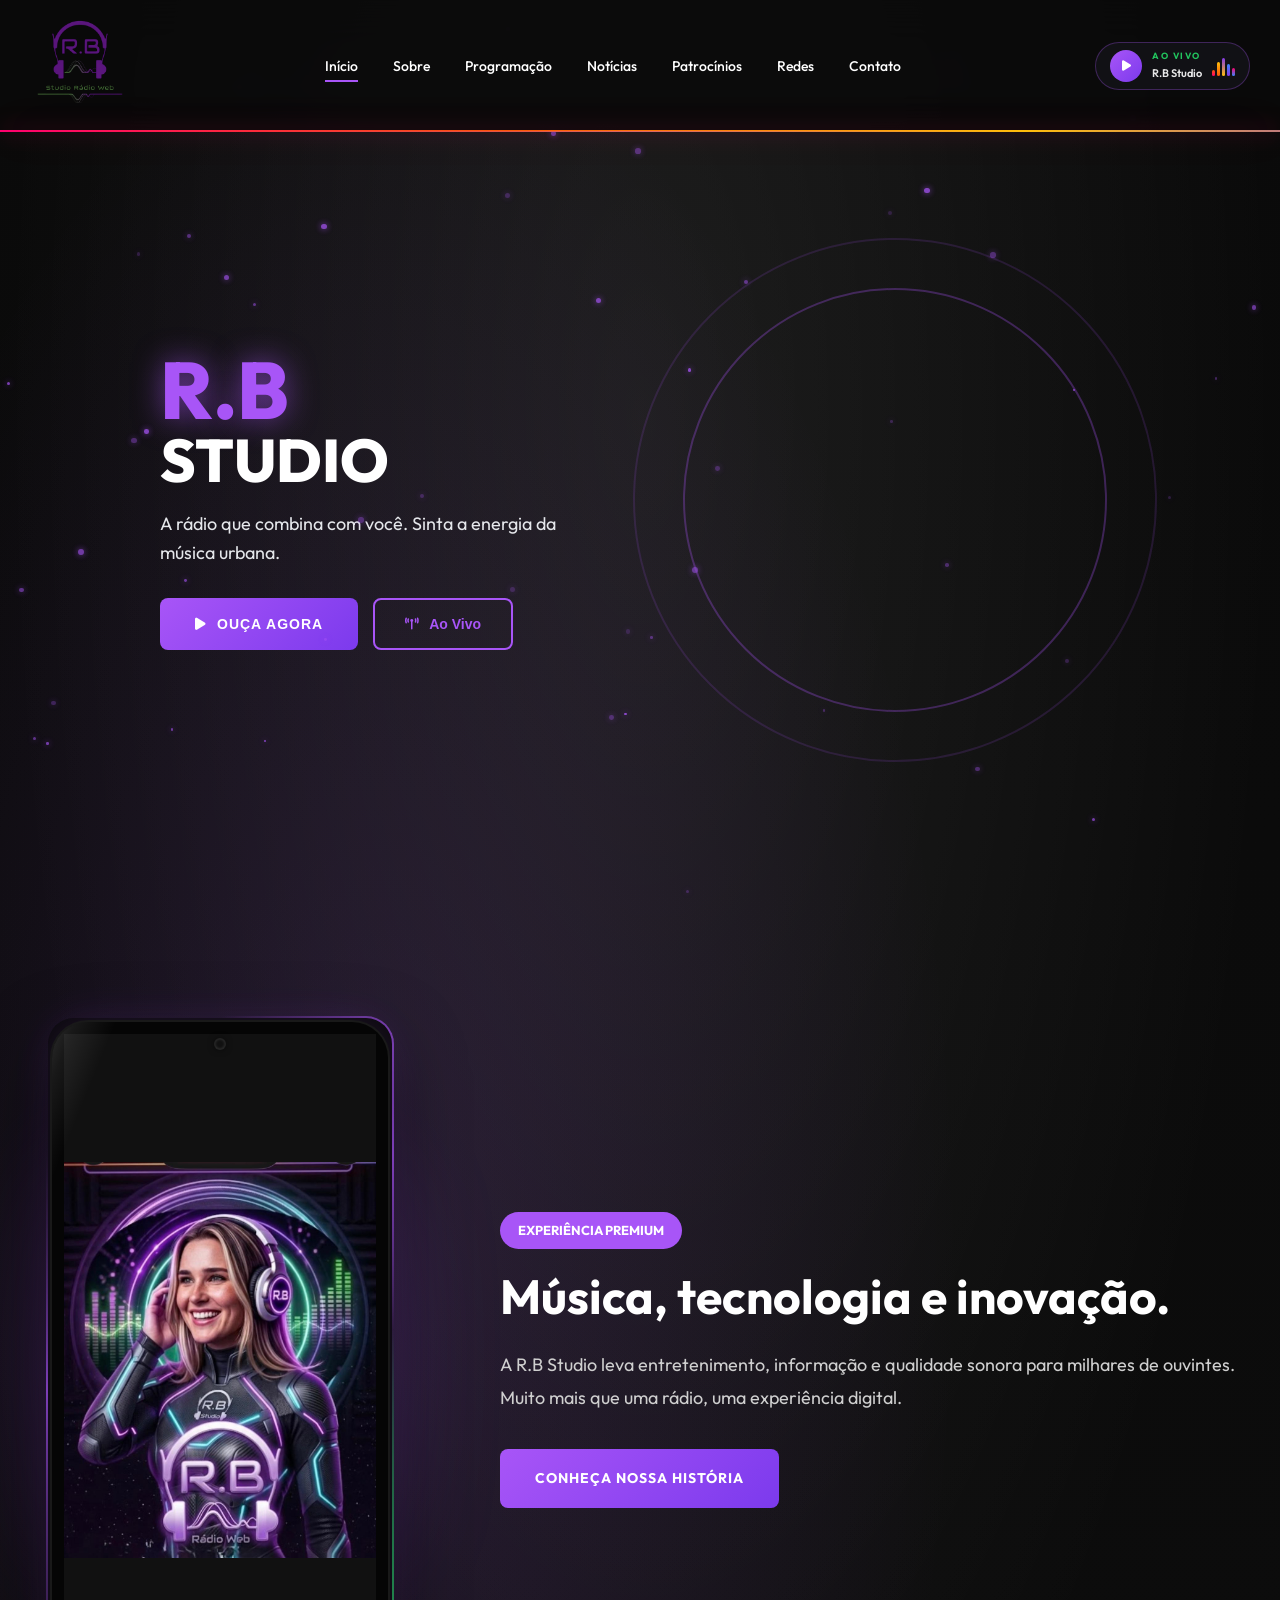
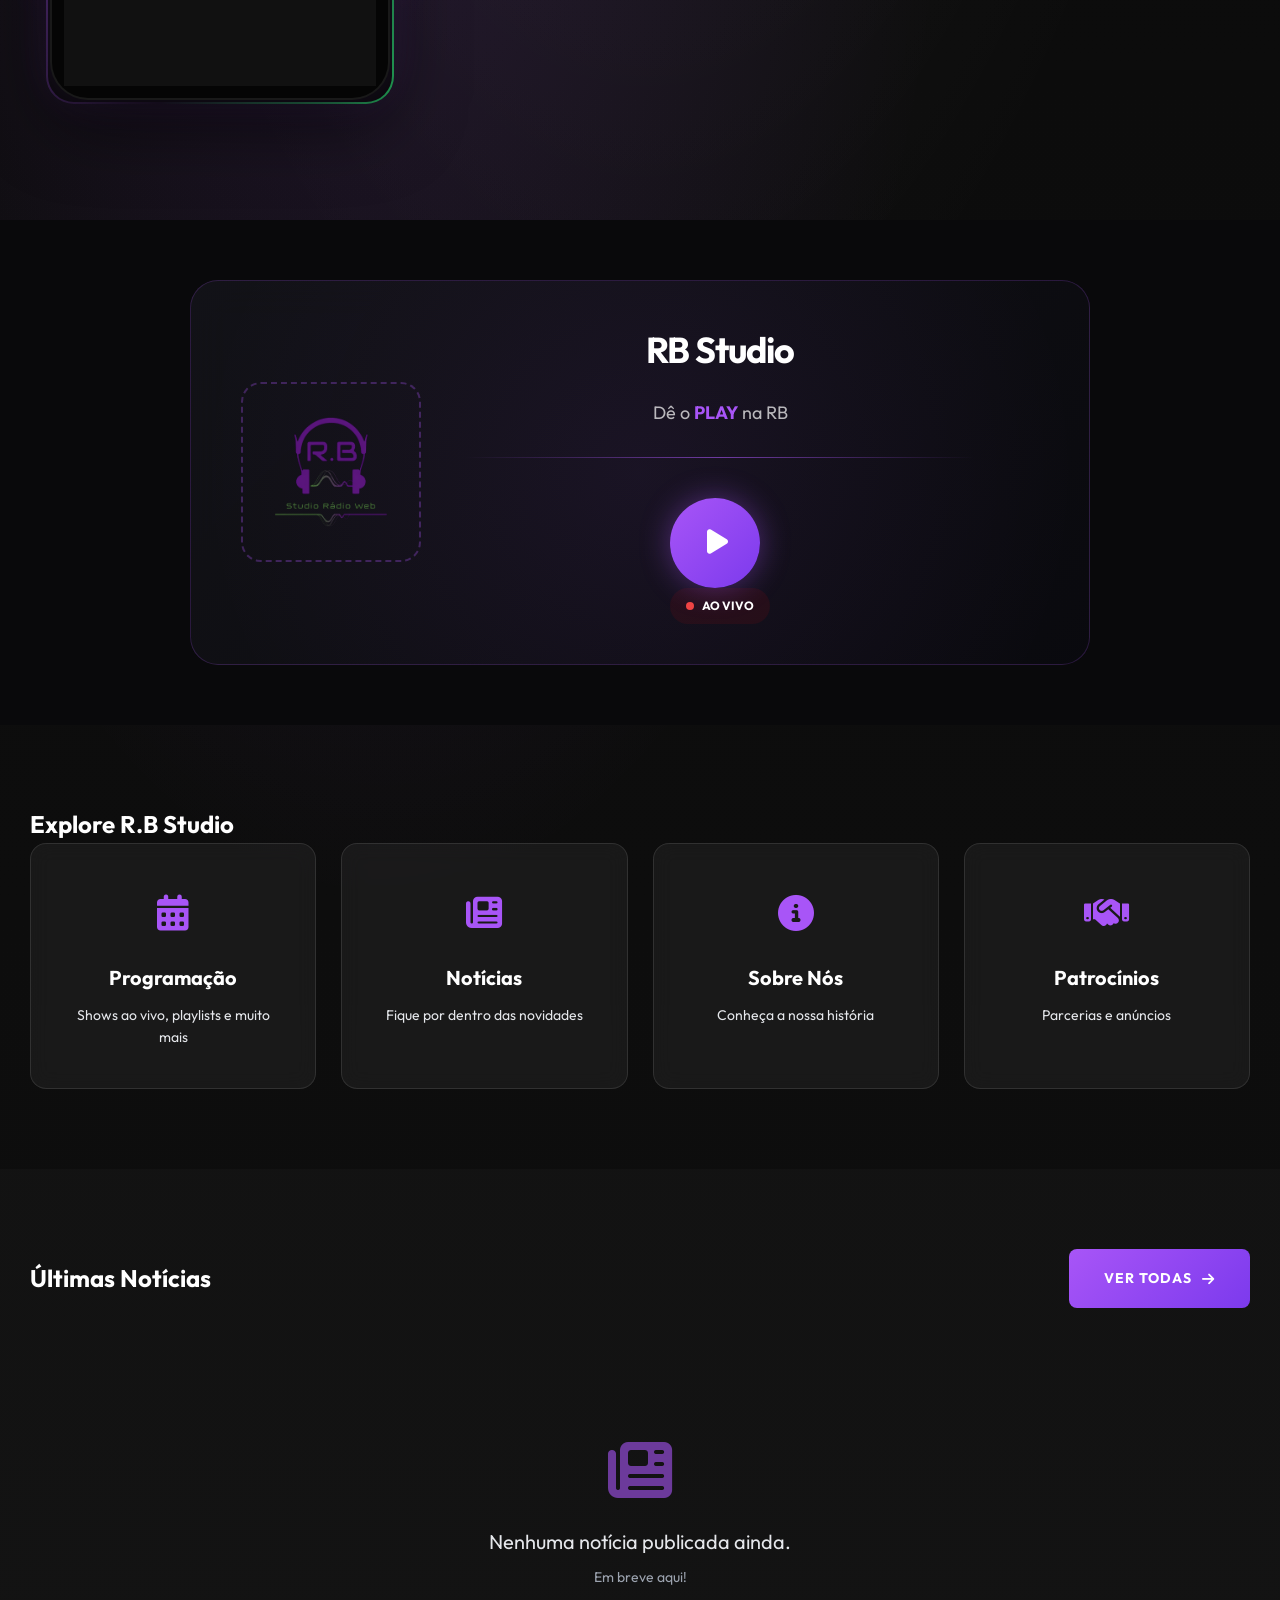
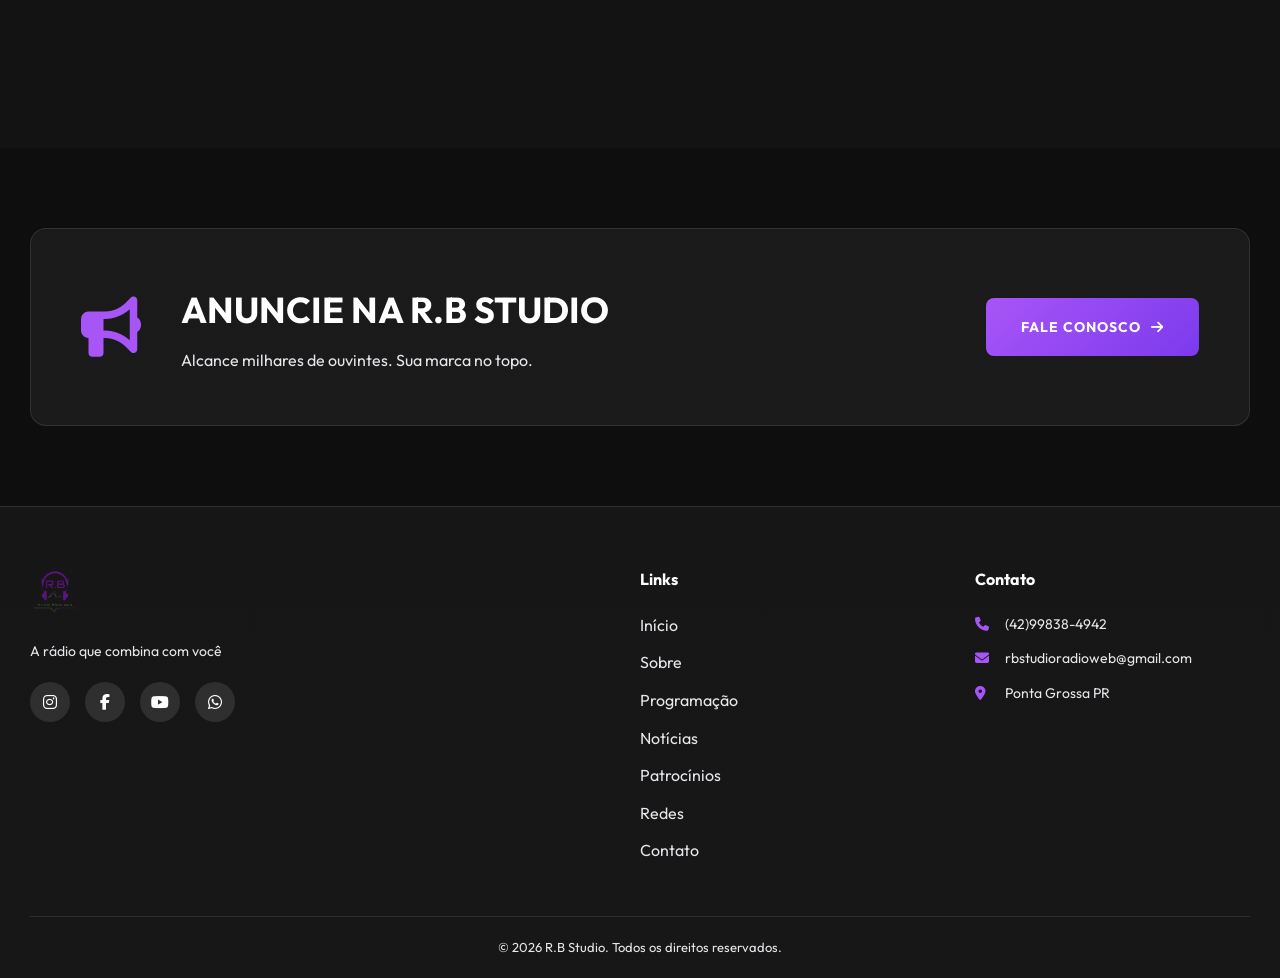
==== commit a06d8a8d: "Update contact information in footer" ====
--- a/index.html
+++ b/index.html
@@ -261,9 +261,9 @@
           </div>
           <div class="footer-contact">
             <h4>Contato</h4>
-            <p><i class="fas fa-phone"></i> (11) 99999-9999</p>
-            <p><i class="fas fa-envelope"></i> contato@rbstudio.com.br</p>
-            <p><i class="fas fa-map-marker-alt"></i> São Paulo, SP</p>
+            <p><i class="fas fa-phone"></i>(42)99838-4942</p>
+            <p><i class="fas fa-envelope"></i> rbstudioradioweb@gmail.com</p>
+            <p><i class="fas fa-map-marker-alt"></i> Ponta Grossa PR</p>
           </div>
         </div>
         <div class="footer-bottom">
